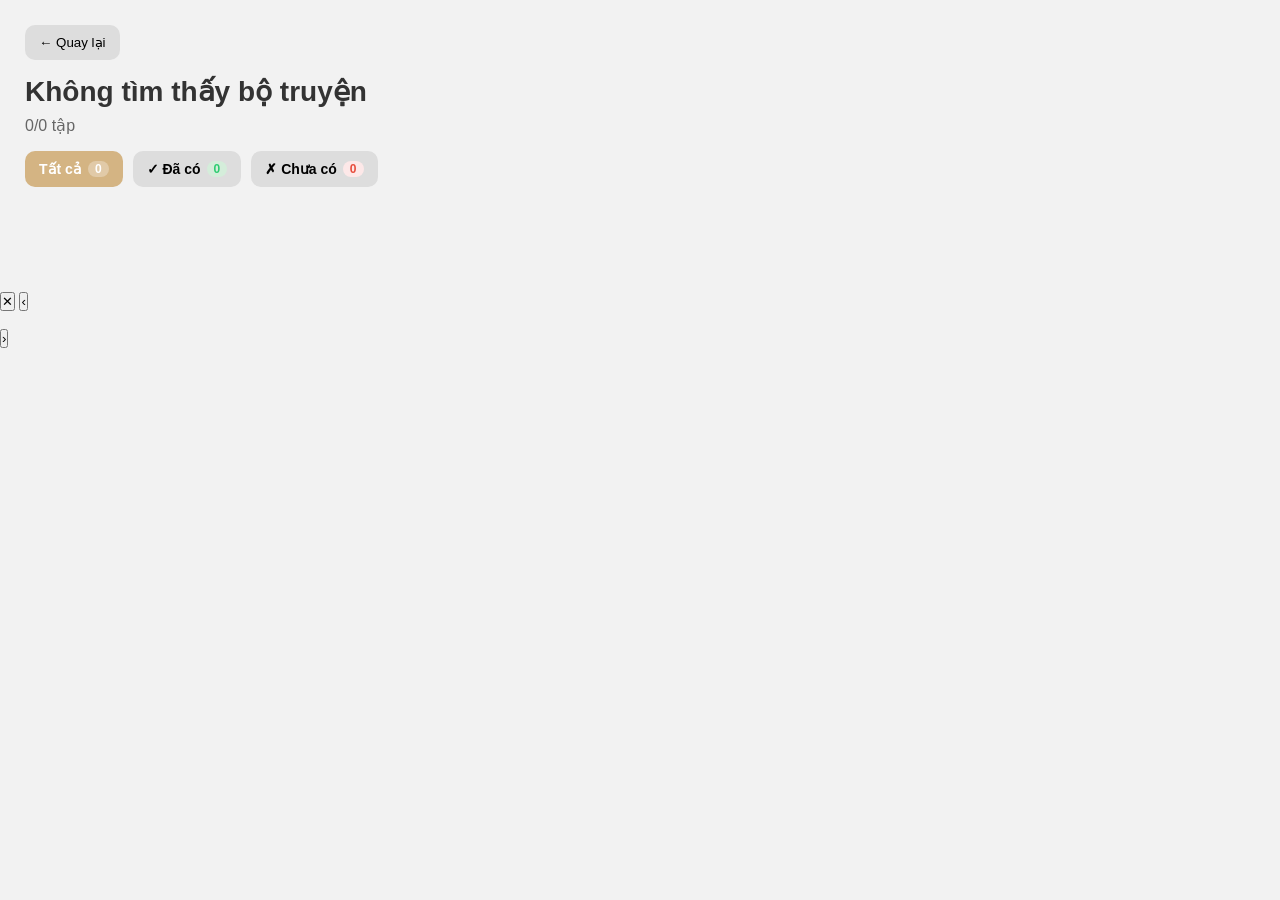
==== book-detail.html @ ba3a2ac7 "Update book-detail.html" ====
<!DOCTYPE html>
<html lang="vi">
<head>
  <meta charset="UTF-8">
  <meta name="viewport" content="width=device-width, initial-scale=1.0">
  <title>Chi tiết bộ truyện</title>
  <link rel="stylesheet" href="style.css">
</head>
<body>

<div class="detail-page">

  <header class="detail-header">
    <button onclick="goBack()">← Quay lại</button>
    <h1 id="bookTitle">Tên bộ truyện</h1>
    <p id="bookProgress">0/0 tập</p>
    <div class="filter-bar">
      <button class="filter-btn active" data-filter="all" onclick="setFilter('all', this)">
        Tất cả <span id="countAll" class="filter-count">0</span>
      </button>
      <button class="filter-btn" data-filter="owned" onclick="setFilter('owned', this)">
        ✓ Đã có <span id="countOwned" class="filter-count owned">0</span>
      </button>
      <button class="filter-btn" data-filter="missing" onclick="setFilter('missing', this)">
        ✗ Chưa có <span id="countMissing" class="filter-count missing">0</span>
      </button>
    </div>
  </header>

  <section class="detail-grid" id="volumesGrid">
    <!-- render bằng JS -->
  </section>

</div>

<!-- Lightbox -->
<div class="lightbox" id="lightbox" onclick="closeLightbox()">
  <button class="lightbox-close" onclick="closeLightbox()">✕</button>
  <button class="lightbox-prev" onclick="lightboxPrev(event)">‹</button>
  <div class="lightbox-content" onclick="event.stopPropagation()">
    <img id="lightboxImg" src="" alt="">
    <div class="lightbox-caption" id="lightboxCaption"></div>
  </div>
  <button class="lightbox-next" onclick="lightboxNext(event)">›</button>
</div>

<script src="data/books.js"></script>
<script>
const params = new URLSearchParams(window.location.search);
const bookId = params.get("id");

const titleEl = document.getElementById("bookTitle");
const progressEl = document.getElementById("bookProgress");
const gridEl = document.getElementById("volumesGrid");

let currentBook = null;
let currentFilter = "all";
let filteredVolumes = [];
let lightboxIndex = 0;

window.addEventListener("booksLoaded", () => {
  const book = books.find(b => b.id === bookId);
  if (!book) { titleEl.innerText = "Không tìm thấy bộ truyện"; return; }

  currentBook = book;
  titleEl.innerText = book.title;
  progressEl.innerText = `${book.owned}/${book.total} tập`;

  updateCounts(book);
  renderVolumes(book);
});

function updateCounts(book) {
  const total = book.volumes.length;
  const owned = book.volumes.filter(v => v.owned).length;
  const missing = total - owned;

  document.getElementById("countAll").textContent = total;
  document.getElementById("countOwned").textContent = owned;
  document.getElementById("countMissing").textContent = missing;
}

function setFilter(filter, btn) {
  currentFilter = filter;
  document.querySelectorAll(".filter-btn").forEach(b => b.classList.remove("active"));
  btn.classList.add("active");
  renderVolumes(currentBook);
}

function renderVolumes(book) {
  gridEl.innerHTML = "";

  filteredVolumes = book.volumes.filter(v => {
    if (currentFilter === "owned") return v.owned;
    if (currentFilter === "missing") return !v.owned;
    return true;
  });

  if (filteredVolumes.length === 0) {
    gridEl.innerHTML = `<p class="empty-msg">Không có tập nào.</p>`;
    return;
  }

  filteredVolumes.forEach((volume, idx) => {
    const card = document.createElement("div");
    card.className = "volume-card";
    if (!volume.owned) card.classList.add("missing");

    card.innerHTML = `
      <div class="volume-cover" style="background-image:url('${volume.cover}')">
        ${volume.owned ? `<div class="owned-check">✓</div>` : `<div class="missing-mark">✗</div>`}
        <div class="cover-zoom-hint">🔍</div>
      </div>
      <div class="volume-number">Tập ${volume.number}</div>
    `;

    card.querySelector(".volume-cover").addEventListener("click", () => {
      openLightbox(idx);
    });

    gridEl.appendChild(card);
  });
}

/* ===== Lightbox ===== */
function openLightbox(idx) {
  lightboxIndex = idx;
  showLightboxAt(idx);
  document.getElementById("lightbox").classList.add("active");
  document.body.style.overflow = "hidden";
}

function closeLightbox() {
  document.getElementById("lightbox").classList.remove("active");
  document.body.style.overflow = "";
}

function showLightboxAt(idx) {
  const volume = filteredVolumes[idx];
  document.getElementById("lightboxImg").src = volume.cover;
  document.getElementById("lightboxCaption").textContent =
    `${currentBook.title} — Tập ${volume.number}`;

  // Ẩn/hiện nút prev/next
  document.querySelector(".lightbox-prev").style.visibility = idx === 0 ? "hidden" : "visible";
  document.querySelector(".lightbox-next").style.visibility = idx === filteredVolumes.length - 1 ? "hidden" : "visible";
}

function lightboxPrev(e) {
  e.stopPropagation();
  if (lightboxIndex > 0) {
    lightboxIndex--;
    showLightboxAt(lightboxIndex);
  }
}

function lightboxNext(e) {
  e.stopPropagation();
  if (lightboxIndex < filteredVolumes.length - 1) {
    lightboxIndex++;
    showLightboxAt(lightboxIndex);
  }
}

// Phím tắt: mũi tên trái/phải, Esc
document.addEventListener("keydown", e => {
  const lb = document.getElementById("lightbox");
  if (!lb.classList.contains("active")) return;
  if (e.key === "ArrowLeft") lightboxPrev(e);
  if (e.key === "ArrowRight") lightboxNext(e);
  if (e.key === "Escape") closeLightbox();
});

function goBack() { window.history.back(); }
</script>
</body>
</html>
---- style.css ----
* {
  margin: 0;
  padding: 0;
  box-sizing: border-box;
  font-family: Arial, sans-serif;
}

body {
  background: #f2f2f2;
  color: #333;
}

.app {
  display: flex;
  min-height: 100vh;
}

/* Sidebar */
.sidebar {
  width: 250px;
  background: white;
  padding: 25px;
  border-right: 1px solid #ddd;
}

.sidebar h1 {
  font-size: 24px;
  margin-bottom: 30px;
}

.nav-btn {
  width: 100%;
  padding: 12px;
  margin-bottom: 10px;
  border: none;
  border-radius: 10px;
  background: #eee;
  cursor: pointer;
  font-size: 15px;
  transition: 0.2s;
}

.nav-btn:hover {
  background: #ddd;
}

.nav-btn.active {
  background: #d4b483;
  color: white;
}

/* Main */
.main-content {
  flex: 1;
  padding: 25px;
}

.topbar {
  margin-bottom: 25px;
}

#searchInput {
  width: 100%;
  max-width: 400px;
  padding: 12px 15px;
  border: 1px solid #ccc;
  border-radius: 12px;
  font-size: 15px;
}

/* Section */
section {
  margin-bottom: 35px;
}

section h2 {
  margin-bottom: 15px;
  font-size: 22px;
}

/* Book Grid */
.book-grid {
  display: grid;
  grid-template-columns: repeat(auto-fill, minmax(160px, 1fr));
  gap: 20px;
}

/* Book Card */
.book-card {
  background: white;
  border-radius: 14px;
  padding: 12px;
  box-shadow: 0 3px 10px rgba(0,0,0,0.08);
  position: relative;
  transition: 0.2s;
}

.book-card:hover {
  transform: translateY(-3px);
}

.book-cover {
  width: 100%;
  height: 220px;
  border-radius: 10px;
  background-size: cover;
  background-position: center;
  position: relative;
}

/* Badge góc phải */
.volume-badge {
  position: absolute;
  top: 8px;
  right: 8px;
  padding: 4px 8px;
  border-radius: 8px;
  font-size: 12px;
  font-weight: bold;
  color: white;
}

.badge-complete {
  background: #2ecc71;
}

.badge-mid {
  background: #f1c40f;
  color: black;
}

.badge-low {
  background: #e74c3c;
}

/* Book Info */
.book-title {
  font-weight: bold;
  margin-top: 12px;
  font-size: 15px;
}

.book-author {
  font-size: 13px;
  color: #777;
  margin-top: 4px;
}

/* Progress */
.progress-wrapper {
  margin-top: 10px;
}

.progress-bar {
  height: 8px;
  background: #eee;
  border-radius: 10px;
  overflow: hidden;
}

.progress-fill {
  height: 100%;
  background: #d4b483;
}

.progress-text {
  font-size: 12px;
  margin-top: 4px;
  color: #666;
}

/* Complete label */
.complete-label {
  margin-top: 8px;
  font-size: 12px;
  color: #2ecc71;
  font-weight: bold;
}

/* Responsive */
@media (max-width: 768px) {
  .app {
    flex-direction: column;
  }

  .sidebar {
    width: 100%;
    border-right: none;
    border-bottom: 1px solid #ddd;
  }

  .book-grid {
    grid-template-columns: repeat(auto-fill, minmax(130px, 1fr));
  }

  .book-cover {
    height: 180px;
  }
}

/* ================= DETAIL PAGE ================= */

.detail-page {
  padding: 25px;
}

.detail-header {
  margin-bottom: 30px;
}

.detail-header button {
  padding: 10px 14px;
  border: none;
  border-radius: 10px;
  background: #ddd;
  cursor: pointer;
  margin-bottom: 15px;
}

.detail-header h1 {
  font-size: 28px;
  margin-bottom: 8px;
}

.detail-header p {
  color: #666;
}

.detail-grid {
  display: grid;
  grid-template-columns: repeat(auto-fill, minmax(130px, 1fr));
  gap: 20px;
}

.volume-card {
  background: white;
  border-radius: 14px;
  padding: 10px;
  box-shadow: 0 3px 10px rgba(0,0,0,0.08);
}

.volume-cover {
  width: 100%;
  height: 190px;
  background-size: cover;
  background-position: center;
  border-radius: 10px;
  position: relative;
}

/* Chưa có -> xám */
.volume-card.missing .volume-cover {
  filter: grayscale(100%) brightness(0.65);
}

/* Đã có -> tick xanh */
.owned-check {
  position: absolute;
  top: 8px;
  right: 8px;
  width: 24px;
  height: 24px;
  border-radius: 50%;
  background: #2ecc71;
  color: white;
  display: flex;
  align-items: center;
  justify-content: center;
  font-weight: bold;
}

.volume-number {
  text-align: center;
  margin-top: 10px;
  font-size: 14px;
  font-weight: bold;
}

/* Filter bar trong detail page */
.filter-bar {
  display: flex;
  gap: 10px;
  margin-top: 16px;
  flex-wrap: wrap;
}

.filter-btn {
  padding: 8px 16px;
  border: 2px solid #ddd;
  border-radius: 20px;
  background: white;
  cursor: pointer;
  font-size: 14px;
  font-weight: 600;
  transition: 0.2s;
  display: flex;
  align-items: center;
  gap: 6px;
}

.filter-btn:hover {
  border-color: #d4b483;
}

.filter-btn.active {
  background: #d4b483;
  border-color: #d4b483;
  color: white;
}

.filter-btn.active .filter-count {
  background: rgba(255,255,255,0.3);
  color: white;
}

.filter-count {
  background: #eee;
  border-radius: 10px;
  padding: 1px 7px;
  font-size: 12px;
}

.filter-count.owned  { background: #d4edda; color: #2ecc71; }
.filter-count.missing { background: #fde8e8; color: #e74c3c; }

/* Dấu X cho tập chưa có */
.missing-mark {
  position: absolute;
  top: 8px;
  right: 8px;
  width: 24px;
  height: 24px;
  border-radius: 50%;
  background: #e74c3c;
  color: white;
  display: flex;
  align-items: center;
  justify-content: center;
  font-weight: bold;
  font-size: 13px;
}

/* Empty state */
.empty-msg {
  color: #999;
  font-size: 15px;
  padding: 20px 0;
}
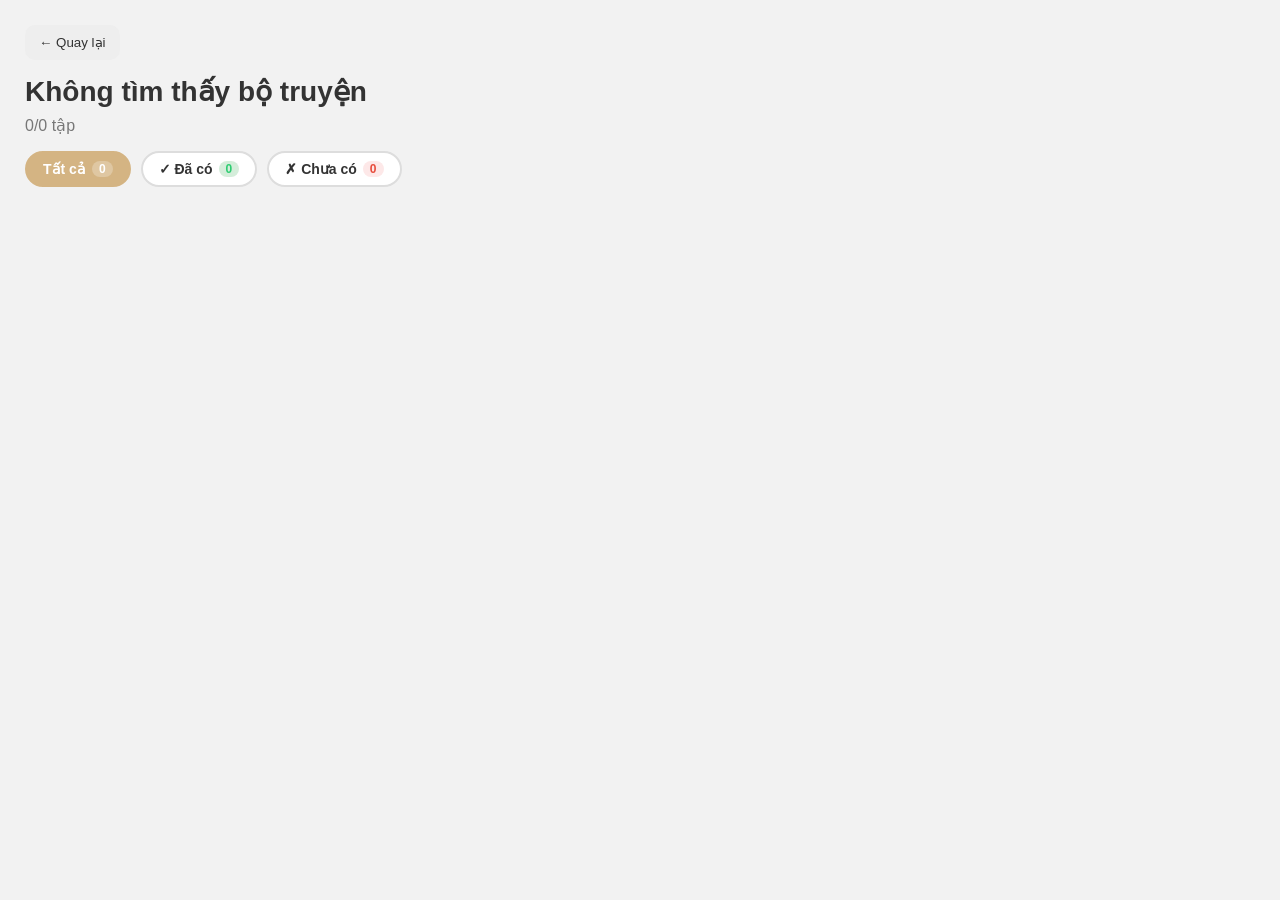
==== commit 28e6ed90: "Update book-detail.html" ====
--- a/book-detail.html
+++ b/book-detail.html
@@ -15,21 +15,19 @@
     <h1 id="bookTitle">Tên bộ truyện</h1>
     <p id="bookProgress">0/0 tập</p>
     <div class="filter-bar">
-      <button class="filter-btn active" data-filter="all" onclick="setFilter('all', this)">
+      <button class="filter-btn active" onclick="setFilter('all', this)">
         Tất cả <span id="countAll" class="filter-count">0</span>
       </button>
-      <button class="filter-btn" data-filter="owned" onclick="setFilter('owned', this)">
+      <button class="filter-btn" onclick="setFilter('owned', this)">
         ✓ Đã có <span id="countOwned" class="filter-count owned">0</span>
       </button>
-      <button class="filter-btn" data-filter="missing" onclick="setFilter('missing', this)">
+      <button class="filter-btn" onclick="setFilter('missing', this)">
         ✗ Chưa có <span id="countMissing" class="filter-count missing">0</span>
       </button>
     </div>
   </header>
 
-  <section class="detail-grid" id="volumesGrid">
-    <!-- render bằng JS -->
-  </section>
+  <section class="detail-grid" id="volumesGrid"></section>
 
 </div>
 
@@ -46,12 +44,19 @@
 
 <script src="data/books.js"></script>
 <script>
+/* ===== Dark mode sync ===== */
+(function() {
+  const saved = localStorage.getItem('theme');
+  if (saved) document.documentElement.setAttribute('data-theme', saved);
+})();
+
+/* ===== Book detail ===== */
 const params = new URLSearchParams(window.location.search);
 const bookId = params.get("id");
 
-const titleEl = document.getElementById("bookTitle");
+const titleEl    = document.getElementById("bookTitle");
 const progressEl = document.getElementById("bookProgress");
-const gridEl = document.getElementById("volumesGrid");
+const gridEl     = document.getElementById("volumesGrid");
 
 let currentBook = null;
 let currentFilter = "all";
@@ -65,18 +70,15 @@
   currentBook = book;
   titleEl.innerText = book.title;
   progressEl.innerText = `${book.owned}/${book.total} tập`;
-
   updateCounts(book);
   renderVolumes(book);
 });
 
 function updateCounts(book) {
-  const total = book.volumes.length;
-  const owned = book.volumes.filter(v => v.owned).length;
-  const missing = total - owned;
-
-  document.getElementById("countAll").textContent = total;
-  document.getElementById("countOwned").textContent = owned;
+  const owned   = book.volumes.filter(v => v.owned).length;
+  const missing = book.volumes.length - owned;
+  document.getElementById("countAll").textContent     = book.volumes.length;
+  document.getElementById("countOwned").textContent   = owned;
   document.getElementById("countMissing").textContent = missing;
 }
 
@@ -91,7 +93,7 @@
   gridEl.innerHTML = "";
 
   filteredVolumes = book.volumes.filter(v => {
-    if (currentFilter === "owned") return v.owned;
+    if (currentFilter === "owned")   return v.owned;
     if (currentFilter === "missing") return !v.owned;
     return true;
   });
@@ -103,21 +105,19 @@
 
   filteredVolumes.forEach((volume, idx) => {
     const card = document.createElement("div");
-    card.className = "volume-card";
-    if (!volume.owned) card.classList.add("missing");
+    card.className = "volume-card" + (volume.owned ? "" : " missing");
 
     card.innerHTML = `
       <div class="volume-cover" style="background-image:url('${volume.cover}')">
-        ${volume.owned ? `<div class="owned-check">✓</div>` : `<div class="missing-mark">✗</div>`}
+        ${volume.owned
+          ? `<div class="owned-check">✓</div>`
+          : `<div class="missing-mark">✗</div>`}
         <div class="cover-zoom-hint">🔍</div>
       </div>
       <div class="volume-number">Tập ${volume.number}</div>
     `;
 
-    card.querySelector(".volume-cover").addEventListener("click", () => {
-      openLightbox(idx);
-    });
-
+    card.querySelector(".volume-cover").addEventListener("click", () => openLightbox(idx));
     gridEl.appendChild(card);
   });
 }
@@ -140,35 +140,26 @@
   document.getElementById("lightboxImg").src = volume.cover;
   document.getElementById("lightboxCaption").textContent =
     `${currentBook.title} — Tập ${volume.number}`;
-
-  // Ẩn/hiện nút prev/next
   document.querySelector(".lightbox-prev").style.visibility = idx === 0 ? "hidden" : "visible";
   document.querySelector(".lightbox-next").style.visibility = idx === filteredVolumes.length - 1 ? "hidden" : "visible";
 }
 
 function lightboxPrev(e) {
   e.stopPropagation();
-  if (lightboxIndex > 0) {
-    lightboxIndex--;
-    showLightboxAt(lightboxIndex);
-  }
+  if (lightboxIndex > 0) showLightboxAt(--lightboxIndex);
 }
 
 function lightboxNext(e) {
   e.stopPropagation();
-  if (lightboxIndex < filteredVolumes.length - 1) {
-    lightboxIndex++;
-    showLightboxAt(lightboxIndex);
-  }
+  if (lightboxIndex < filteredVolumes.length - 1) showLightboxAt(++lightboxIndex);
 }
 
-// Phím tắt: mũi tên trái/phải, Esc
 document.addEventListener("keydown", e => {
   const lb = document.getElementById("lightbox");
   if (!lb.classList.contains("active")) return;
-  if (e.key === "ArrowLeft") lightboxPrev(e);
+  if (e.key === "ArrowLeft")  lightboxPrev(e);
   if (e.key === "ArrowRight") lightboxNext(e);
-  if (e.key === "Escape") closeLightbox();
+  if (e.key === "Escape")     closeLightbox();
 });
 
 function goBack() { window.history.back(); }
--- a/style.css
+++ b/style.css
@@ -1,103 +1,173 @@
-* {
-  margin: 0;
-  padding: 0;
-  box-sizing: border-box;
-  font-family: Arial, sans-serif;
-}
+/* ===== CSS VARIABLES ===== */
+:root {
+  --bg: #f2f2f2;
+  --surface: #ffffff;
+  --border: #dddddd;
+  --text: #333333;
+  --text-muted: #777777;
+  --text-faint: #666666;
+  --input-border: #cccccc;
+  --nav-btn-bg: #eeeeee;
+  --nav-btn-hover: #dddddd;
+  --accent: #d4b483;
+  --accent-text: #ffffff;
+  --progress-bg: #eeeeee;
+  --card-shadow: 0 3px 10px rgba(0,0,0,0.08);
+}
+
+[data-theme="dark"] {
+  --bg: #1a1a2e;
+  --surface: #16213e;
+  --border: #2a2a4a;
+  --text: #e0e0e0;
+  --text-muted: #9090b0;
+  --text-faint: #8080a0;
+  --input-border: #3a3a5a;
+  --nav-btn-bg: #1e2a4a;
+  --nav-btn-hover: #253560;
+  --accent: #d4b483;
+  --accent-text: #1a1a2e;
+  --progress-bg: #2a2a4a;
+  --card-shadow: 0 3px 10px rgba(0,0,0,0.35);
+}
+
+* { margin: 0; padding: 0; box-sizing: border-box; font-family: Arial, sans-serif; }
 
 body {
-  background: #f2f2f2;
-  color: #333;
-}
-
-.app {
-  display: flex;
-  min-height: 100vh;
-}
-
-/* Sidebar */
+  background: var(--bg);
+  color: var(--text);
+  transition: background 0.3s, color 0.3s;
+}
+
+/* ===== LAYOUT ===== */
+.app { display: flex; min-height: 100vh; }
+
+/* ===== SIDEBAR ===== */
 .sidebar {
   width: 250px;
-  background: white;
+  background: var(--surface);
   padding: 25px;
-  border-right: 1px solid #ddd;
-}
-
-.sidebar h1 {
-  font-size: 24px;
-  margin-bottom: 30px;
-}
-
+  border-right: 1px solid var(--border);
+  display: flex;
+  flex-direction: column;
+  flex-shrink: 0;
+  transition: background 0.3s, border-color 0.3s, transform 0.3s;
+}
+
+.sidebar h1 { font-size: 24px; margin-bottom: 30px; color: var(--text); }
+
+.sidebar nav { display: flex; flex-direction: column; }
+
+.sidebar-bottom {
+  margin-top: auto;
+  padding-top: 20px;
+  border-top: 1px solid var(--border);
+}
+
+/* Dark mode toggle button */
+.dark-toggle {
+  width: 100%;
+  padding: 10px 12px;
+  border: none;
+  border-radius: 10px;
+  background: var(--nav-btn-bg);
+  color: var(--text);
+  cursor: pointer;
+  font-size: 14px;
+  display: flex;
+  align-items: center;
+  gap: 8px;
+  transition: background 0.2s;
+}
+.dark-toggle:hover { background: var(--nav-btn-hover); }
+.dark-toggle .toggle-icon { font-size: 18px; }
+
+/* Overlay */
+.sidebar-overlay {
+  display: none;
+  position: fixed;
+  inset: 0;
+  background: rgba(0,0,0,0.5);
+  z-index: 199;
+}
+.sidebar-overlay.active { display: block; }
+
+/* Hamburger */
+.hamburger {
+  display: none;
+  position: fixed;
+  top: 14px;
+  left: 14px;
+  z-index: 300;
+  background: var(--accent);
+  color: var(--accent-text);
+  border: none;
+  border-radius: 10px;
+  width: 42px;
+  height: 42px;
+  font-size: 20px;
+  cursor: pointer;
+  align-items: center;
+  justify-content: center;
+  box-shadow: 0 2px 8px rgba(0,0,0,0.25);
+}
+
+/* ===== NAV BUTTONS ===== */
 .nav-btn {
   width: 100%;
   padding: 12px;
   margin-bottom: 10px;
   border: none;
   border-radius: 10px;
-  background: #eee;
+  background: var(--nav-btn-bg);
+  color: var(--text);
   cursor: pointer;
   font-size: 15px;
-  transition: 0.2s;
-}
-
-.nav-btn:hover {
-  background: #ddd;
-}
-
-.nav-btn.active {
-  background: #d4b483;
-  color: white;
-}
-
-/* Main */
-.main-content {
-  flex: 1;
-  padding: 25px;
-}
-
-.topbar {
-  margin-bottom: 25px;
-}
+  text-align: left;
+  transition: background 0.2s, color 0.2s;
+}
+.nav-btn:hover { background: var(--nav-btn-hover); }
+.nav-btn.active { background: var(--accent); color: var(--accent-text); }
+
+/* ===== MAIN ===== */
+.main-content { flex: 1; padding: 25px; min-width: 0; }
+
+.topbar { margin-bottom: 25px; }
 
 #searchInput {
   width: 100%;
   max-width: 400px;
   padding: 12px 15px;
-  border: 1px solid #ccc;
+  border: 1px solid var(--input-border);
   border-radius: 12px;
   font-size: 15px;
-}
-
-/* Section */
-section {
-  margin-bottom: 35px;
-}
-
-section h2 {
-  margin-bottom: 15px;
-  font-size: 22px;
-}
-
-/* Book Grid */
+  background: var(--surface);
+  color: var(--text);
+  transition: background 0.3s, color 0.3s, border-color 0.3s;
+}
+#searchInput::placeholder { color: var(--text-muted); }
+
+section { margin-bottom: 35px; }
+section h2 { margin-bottom: 15px; font-size: 22px; color: var(--text); }
+
+/* ===== BOOK GRID ===== */
 .book-grid {
   display: grid;
   grid-template-columns: repeat(auto-fill, minmax(160px, 1fr));
   gap: 20px;
 }
 
-/* Book Card */
+/* ===== BOOK CARD ===== */
 .book-card {
-  background: white;
+  background: var(--surface);
   border-radius: 14px;
   padding: 12px;
-  box-shadow: 0 3px 10px rgba(0,0,0,0.08);
+  box-shadow: var(--card-shadow);
   position: relative;
-  transition: 0.2s;
-}
-
-.book-card:hover {
-  transform: translateY(-3px);
-}
+  transition: transform 0.2s, background 0.3s;
+  cursor: pointer;
+}
+.book-card:hover { transform: translateY(-3px); }
 
 .book-cover {
   width: 100%;
@@ -105,126 +175,49 @@
   border-radius: 10px;
   background-size: cover;
   background-position: center;
+  background-color: var(--nav-btn-bg);
   position: relative;
 }
 
-/* Badge góc phải */
 .volume-badge {
   position: absolute;
-  top: 8px;
-  right: 8px;
+  top: 8px; right: 8px;
   padding: 4px 8px;
   border-radius: 8px;
   font-size: 12px;
   font-weight: bold;
   color: white;
 }
-
-.badge-complete {
-  background: #2ecc71;
-}
-
-.badge-mid {
-  background: #f1c40f;
-  color: black;
-}
-
-.badge-low {
-  background: #e74c3c;
-}
-
-/* Book Info */
-.book-title {
-  font-weight: bold;
-  margin-top: 12px;
-  font-size: 15px;
-}
-
-.book-author {
-  font-size: 13px;
-  color: #777;
-  margin-top: 4px;
-}
-
-/* Progress */
-.progress-wrapper {
-  margin-top: 10px;
-}
-
-.progress-bar {
-  height: 8px;
-  background: #eee;
-  border-radius: 10px;
-  overflow: hidden;
-}
-
-.progress-fill {
-  height: 100%;
-  background: #d4b483;
-}
-
-.progress-text {
-  font-size: 12px;
-  margin-top: 4px;
-  color: #666;
-}
-
-/* Complete label */
-.complete-label {
-  margin-top: 8px;
-  font-size: 12px;
-  color: #2ecc71;
-  font-weight: bold;
-}
-
-/* Responsive */
-@media (max-width: 768px) {
-  .app {
-    flex-direction: column;
-  }
-
-  .sidebar {
-    width: 100%;
-    border-right: none;
-    border-bottom: 1px solid #ddd;
-  }
-
-  .book-grid {
-    grid-template-columns: repeat(auto-fill, minmax(130px, 1fr));
-  }
-
-  .book-cover {
-    height: 180px;
-  }
-}
-
-/* ================= DETAIL PAGE ================= */
-
-.detail-page {
-  padding: 25px;
-}
-
-.detail-header {
-  margin-bottom: 30px;
-}
-
-.detail-header button {
+.badge-complete { background: #2ecc71; }
+.badge-mid      { background: #f1c40f; color: #333; }
+.badge-low      { background: #e74c3c; }
+
+.book-title { font-weight: bold; margin-top: 12px; font-size: 15px; color: var(--text); }
+.book-author { font-size: 13px; color: var(--text-muted); margin-top: 4px; }
+
+.progress-wrapper { margin-top: 10px; }
+.progress-bar { height: 8px; background: var(--progress-bg); border-radius: 10px; overflow: hidden; }
+.progress-fill { height: 100%; background: var(--accent); }
+.progress-text { font-size: 12px; margin-top: 4px; color: var(--text-faint); }
+
+.complete-label { margin-top: 8px; font-size: 12px; color: #2ecc71; font-weight: bold; }
+
+/* ===== DETAIL PAGE ===== */
+.detail-page { padding: 25px; }
+.detail-header { margin-bottom: 30px; }
+.detail-header > button {
   padding: 10px 14px;
   border: none;
   border-radius: 10px;
-  background: #ddd;
+  background: var(--nav-btn-bg);
+  color: var(--text);
   cursor: pointer;
   margin-bottom: 15px;
-}
-
-.detail-header h1 {
-  font-size: 28px;
-  margin-bottom: 8px;
-}
-
-.detail-header p {
-  color: #666;
-}
+  transition: background 0.2s;
+}
+.detail-header > button:hover { background: var(--nav-btn-hover); }
+.detail-header h1 { font-size: 28px; margin-bottom: 8px; color: var(--text); }
+.detail-header p { color: var(--text-muted); }
 
 .detail-grid {
   display: grid;
@@ -233,10 +226,11 @@
 }
 
 .volume-card {
-  background: white;
+  background: var(--surface);
   border-radius: 14px;
   padding: 10px;
-  box-shadow: 0 3px 10px rgba(0,0,0,0.08);
+  box-shadow: var(--card-shadow);
+  transition: background 0.3s;
 }
 
 .volume-cover {
@@ -244,105 +238,145 @@
   height: 190px;
   background-size: cover;
   background-position: center;
+  background-color: var(--nav-btn-bg);
   border-radius: 10px;
   position: relative;
-}
-
-/* Chưa có -> xám */
+  cursor: zoom-in;
+}
+
 .volume-card.missing .volume-cover {
-  filter: grayscale(100%) brightness(0.65);
-}
-
-/* Đã có -> tick xanh */
+  filter: grayscale(100%) brightness(0.55);
+}
+[data-theme="dark"] .volume-card.missing .volume-cover {
+  filter: grayscale(100%) brightness(0.3);
+}
+
 .owned-check {
+  position: absolute; top: 8px; right: 8px;
+  width: 24px; height: 24px;
+  border-radius: 50%;
+  background: #2ecc71; color: white;
+  display: flex; align-items: center; justify-content: center;
+  font-weight: bold;
+}
+
+.missing-mark {
+  position: absolute; top: 8px; right: 8px;
+  width: 24px; height: 24px;
+  border-radius: 50%;
+  background: #e74c3c; color: white;
+  display: flex; align-items: center; justify-content: center;
+  font-weight: bold; font-size: 13px;
+}
+
+.cover-zoom-hint {
   position: absolute;
-  top: 8px;
-  right: 8px;
-  width: 24px;
-  height: 24px;
-  border-radius: 50%;
-  background: #2ecc71;
-  color: white;
-  display: flex;
-  align-items: center;
-  justify-content: center;
-  font-weight: bold;
-}
-
-.volume-number {
-  text-align: center;
-  margin-top: 10px;
-  font-size: 14px;
-  font-weight: bold;
-}
-
-/* Filter bar trong detail page */
-.filter-bar {
-  display: flex;
-  gap: 10px;
-  margin-top: 16px;
-  flex-wrap: wrap;
-}
+  bottom: 8px; left: 50%;
+  transform: translateX(-50%) translateY(4px);
+  background: rgba(0,0,0,0.55);
+  color: white; font-size: 13px;
+  padding: 3px 10px;
+  border-radius: 20px;
+  opacity: 0;
+  transition: opacity 0.2s, transform 0.2s;
+  pointer-events: none;
+  white-space: nowrap;
+}
+.volume-cover:hover .cover-zoom-hint { opacity: 1; transform: translateX(-50%) translateY(0); }
+
+.volume-number { text-align: center; margin-top: 10px; font-size: 14px; font-weight: bold; color: var(--text); }
+
+/* ===== FILTER BAR ===== */
+.filter-bar { display: flex; gap: 10px; margin-top: 16px; flex-wrap: wrap; }
 
 .filter-btn {
   padding: 8px 16px;
-  border: 2px solid #ddd;
+  border: 2px solid var(--border);
   border-radius: 20px;
-  background: white;
-  cursor: pointer;
-  font-size: 14px;
-  font-weight: 600;
-  transition: 0.2s;
-  display: flex;
-  align-items: center;
-  gap: 6px;
-}
-
-.filter-btn:hover {
-  border-color: #d4b483;
-}
-
-.filter-btn.active {
-  background: #d4b483;
-  border-color: #d4b483;
-  color: white;
-}
-
-.filter-btn.active .filter-count {
-  background: rgba(255,255,255,0.3);
-  color: white;
-}
+  background: var(--surface);
+  color: var(--text);
+  cursor: pointer;
+  font-size: 14px; font-weight: 600;
+  display: flex; align-items: center; gap: 6px;
+  transition: border-color 0.2s, background 0.2s, color 0.2s;
+}
+.filter-btn:hover { border-color: var(--accent); }
+.filter-btn.active { background: var(--accent); border-color: var(--accent); color: var(--accent-text); }
+.filter-btn.active .filter-count { background: rgba(255,255,255,0.25); color: var(--accent-text); }
 
 .filter-count {
-  background: #eee;
-  border-radius: 10px;
-  padding: 1px 7px;
-  font-size: 12px;
-}
-
-.filter-count.owned  { background: #d4edda; color: #2ecc71; }
+  background: var(--progress-bg);
+  border-radius: 10px; padding: 1px 7px; font-size: 12px;
+  color: var(--text);
+}
+.filter-count.owned   { background: #d4edda; color: #2ecc71; }
 .filter-count.missing { background: #fde8e8; color: #e74c3c; }
-
-/* Dấu X cho tập chưa có */
-.missing-mark {
-  position: absolute;
-  top: 8px;
-  right: 8px;
-  width: 24px;
-  height: 24px;
-  border-radius: 50%;
-  background: #e74c3c;
-  color: white;
-  display: flex;
-  align-items: center;
-  justify-content: center;
-  font-weight: bold;
-  font-size: 13px;
-}
-
-/* Empty state */
-.empty-msg {
-  color: #999;
-  font-size: 15px;
-  padding: 20px 0;
-}
+[data-theme="dark"] .filter-count.owned   { background: #1a3a2a; color: #4ade80; }
+[data-theme="dark"] .filter-count.missing { background: #3a1a1a; color: #f87171; }
+
+.empty-msg { color: var(--text-muted); font-size: 15px; padding: 20px 0; }
+
+/* ===== LIGHTBOX ===== */
+.lightbox {
+  display: none;
+  position: fixed; inset: 0;
+  background: rgba(0,0,0,0.9);
+  z-index: 1000;
+  align-items: center; justify-content: center; gap: 16px;
+}
+.lightbox.active { display: flex; animation: lbFadeIn 0.2s ease; }
+@keyframes lbFadeIn { from { opacity: 0; } to { opacity: 1; } }
+
+.lightbox-content {
+  display: flex; flex-direction: column; align-items: center; gap: 12px;
+  max-width: 90vw; max-height: 90vh;
+}
+.lightbox-content img {
+  max-width: min(400px, 80vw); max-height: 80vh;
+  object-fit: contain; border-radius: 10px;
+  box-shadow: 0 8px 40px rgba(0,0,0,0.6);
+  animation: lbZoomIn 0.2s ease;
+}
+@keyframes lbZoomIn { from { transform: scale(0.92); opacity: 0; } to { transform: scale(1); opacity: 1; } }
+
+.lightbox-caption { color: rgba(255,255,255,0.75); font-size: 14px; font-weight: 600; }
+
+.lightbox-close {
+  position: fixed; top: 18px; right: 22px;
+  background: rgba(255,255,255,0.15); border: none; color: white;
+  font-size: 22px; width: 40px; height: 40px; border-radius: 50%;
+  cursor: pointer; display: flex; align-items: center; justify-content: center;
+  transition: background 0.2s; z-index: 1001;
+}
+.lightbox-close:hover { background: rgba(255,255,255,0.3); }
+
+.lightbox-prev, .lightbox-next {
+  background: rgba(255,255,255,0.12); border: none; color: white;
+  font-size: 42px; width: 52px; height: 52px; border-radius: 50%;
+  cursor: pointer; display: flex; align-items: center; justify-content: center;
+  transition: background 0.2s; flex-shrink: 0; line-height: 1;
+}
+.lightbox-prev:hover, .lightbox-next:hover { background: rgba(255,255,255,0.25); }
+
+/* ===== RESPONSIVE ===== */
+@media (max-width: 768px) {
+  .hamburger { display: flex; }
+
+  .sidebar {
+    position: fixed;
+    top: 0; left: 0;
+    height: 100vh;
+    z-index: 200;
+    transform: translateX(-100%);
+    box-shadow: 4px 0 24px rgba(0,0,0,0.25);
+  }
+  .sidebar.open { transform: translateX(0); }
+
+  .main-content { padding: 20px 16px; padding-top: 68px; }
+  .detail-page { padding: 68px 16px 20px; }
+
+  .book-grid { grid-template-columns: repeat(auto-fill, minmax(130px, 1fr)); gap: 14px; }
+  .book-cover { height: 180px; }
+
+  .lightbox-prev, .lightbox-next { width: 38px; height: 38px; font-size: 28px; }
+}
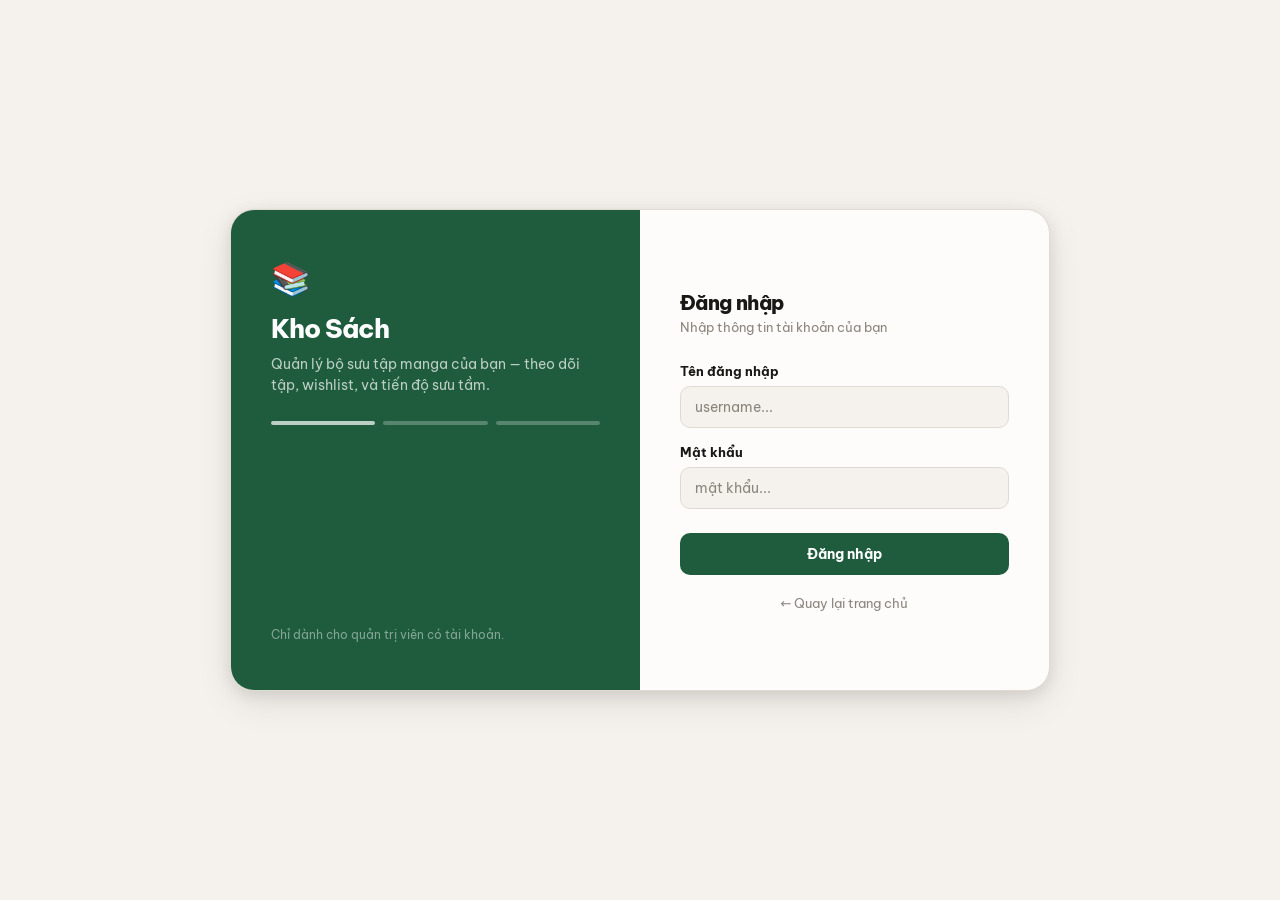
==== commit 3b3adceb: "Update book-detail.html" ====
--- a/book-detail.html
+++ b/book-detail.html
@@ -3,17 +3,18 @@
 <head>
   <meta charset="UTF-8">
   <meta name="viewport" content="width=device-width, initial-scale=1.0">
-  <title>Chi tiết bộ truyện</title>
+  <title>Chi tiết bộ truyện — Kho Sách</title>
   <link rel="stylesheet" href="style.css">
 </head>
 <body>
 
 <div class="detail-page">
 
-  <header class="detail-header">
-    <button onclick="goBack()">← Quay lại</button>
-    <h1 id="bookTitle">Tên bộ truyện</h1>
-    <p id="bookProgress">0/0 tập</p>
+  <div class="detail-header">
+    <button class="back-btn" onclick="goBack()">← Quay lại</button>
+    <h1 id="bookTitle">Đang tải...</h1>
+    <p id="bookProgress"></p>
+
     <div class="filter-bar">
       <button class="filter-btn active" onclick="setFilter('all', this)">
         Tất cả <span id="countAll" class="filter-count">0</span>
@@ -25,7 +26,7 @@
         ✗ Chưa có <span id="countMissing" class="filter-count missing">0</span>
       </button>
     </div>
-  </header>
+  </div>
 
   <section class="detail-grid" id="volumesGrid"></section>
 
@@ -42,7 +43,6 @@
   <button class="lightbox-next" onclick="lightboxNext(event)">›</button>
 </div>
 
-<script src="data/books.js"></script>
 <script>
 /* ===== Dark mode sync ===== */
 (function() {
@@ -50,7 +50,13 @@
   if (saved) document.documentElement.setAttribute('data-theme', saved);
 })();
 
-/* ===== Book detail ===== */
+/* ===== Auth guard ===== */
+const session = JSON.parse(sessionStorage.getItem('admin_user') || 'null');
+if (!session) { window.location.href = 'login.html'; }
+</script>
+
+<script src="data/books.js"></script>
+<script>
 const params = new URLSearchParams(window.location.search);
 const bookId = params.get("id");
 
@@ -65,9 +71,12 @@
 
 window.addEventListener("booksLoaded", () => {
   const book = books.find(b => b.id === bookId);
-  if (!book) { titleEl.innerText = "Không tìm thấy bộ truyện"; return; }
-
+  if (!book) {
+    titleEl.innerText = "Không tìm thấy bộ truyện";
+    return;
+  }
   currentBook = book;
+  document.title = book.title + " — Kho Sách";
   titleEl.innerText = book.title;
   progressEl.innerText = `${book.owned}/${book.total} tập`;
   updateCounts(book);
@@ -91,7 +100,6 @@
 
 function renderVolumes(book) {
   gridEl.innerHTML = "";
-
   filteredVolumes = book.volumes.filter(v => {
     if (currentFilter === "owned")   return v.owned;
     if (currentFilter === "missing") return !v.owned;
@@ -106,7 +114,6 @@
   filteredVolumes.forEach((volume, idx) => {
     const card = document.createElement("div");
     card.className = "volume-card" + (volume.owned ? "" : " missing");
-
     card.innerHTML = `
       <div class="volume-cover" style="background-image:url('${volume.cover}')">
         ${volume.owned
@@ -116,7 +123,6 @@
       </div>
       <div class="volume-number">Tập ${volume.number}</div>
     `;
-
     card.querySelector(".volume-cover").addEventListener("click", () => openLightbox(idx));
     gridEl.appendChild(card);
   });
@@ -138,8 +144,7 @@
 function showLightboxAt(idx) {
   const volume = filteredVolumes[idx];
   document.getElementById("lightboxImg").src = volume.cover;
-  document.getElementById("lightboxCaption").textContent =
-    `${currentBook.title} — Tập ${volume.number}`;
+  document.getElementById("lightboxCaption").textContent = `${currentBook.title} — Tập ${volume.number}`;
   document.querySelector(".lightbox-prev").style.visibility = idx === 0 ? "hidden" : "visible";
   document.querySelector(".lightbox-next").style.visibility = idx === filteredVolumes.length - 1 ? "hidden" : "visible";
 }
--- a/style.css
+++ b/style.css
@@ -1,382 +1,1599 @@
-/* ===== CSS VARIABLES ===== */
+@import url('https://fonts.googleapis.com/css2?family=Be+Vietnam+Pro:wght@300;400;500;600;700;800&display=swap');
+
+/* ===================================================
+   KHO SÁCH — Design System
+   Palette: Deep Ink + Warm Paper + Forest Green
+   =================================================== */
+
 :root {
-  --bg: #f2f2f2;
-  --surface: #ffffff;
-  --border: #dddddd;
-  --text: #333333;
-  --text-muted: #777777;
-  --text-faint: #666666;
-  --input-border: #cccccc;
-  --nav-btn-bg: #eeeeee;
-  --nav-btn-hover: #dddddd;
-  --accent: #d4b483;
-  --accent-text: #ffffff;
-  --progress-bg: #eeeeee;
-  --card-shadow: 0 3px 10px rgba(0,0,0,0.08);
+  --font: 'Be Vietnam Pro', system-ui, sans-serif;
+
+  /* Paper light mode */
+  --bg:           #f5f2ed;
+  --bg-alt:       #ede9e2;
+  --surface:      #fdfcfa;
+  --surface-2:    #f7f5f1;
+  --border:       #e0dbd2;
+  --border-strong:#c8c2b8;
+
+  --text:         #1a1814;
+  --text-2:       #504c45;
+  --text-3:       #8a857d;
+
+  /* Forest green accent */
+  --accent:       #1e5c3d;
+  --accent-mid:   #2d7a54;
+  --accent-soft:  #d6ede3;
+  --accent-text:  #ffffff;
+  --accent-hover: #174d33;
+
+  /* Status colors */
+  --green-bg:   #d6ede3;  --green-fg:   #1a5236;
+  --amber-bg:   #fef3cd;  --amber-fg:   #7a5c00;
+  --red-bg:     #fde8e8;  --red-fg:     #9b1c1c;
+  --blue-bg:    #e0effe;  --blue-fg:    #1a4276;
+
+  /* Shadows */
+  --shadow-xs:  0 1px 2px rgba(0,0,0,0.06);
+  --shadow-sm:  0 1px 4px rgba(0,0,0,0.06), 0 2px 8px rgba(0,0,0,0.04);
+  --shadow-md:  0 2px 8px rgba(0,0,0,0.07), 0 6px 20px rgba(0,0,0,0.06);
+  --shadow-lg:  0 4px 16px rgba(0,0,0,0.09), 0 12px 36px rgba(0,0,0,0.09);
+
+  --radius-xs:  6px;
+  --radius-sm:  10px;
+  --radius-md:  14px;
+  --radius-lg:  18px;
+  --radius-xl:  24px;
+
+  --sidebar-w:  260px;
+  --topbar-h:   64px;
+
+  --nav-btn-bg: transparent;
+  --hover:      var(--bg-alt);
+  --text-muted: var(--text-3);
+  --input-border: var(--border);
 }
 
 [data-theme="dark"] {
-  --bg: #1a1a2e;
-  --surface: #16213e;
-  --border: #2a2a4a;
-  --text: #e0e0e0;
-  --text-muted: #9090b0;
-  --text-faint: #8080a0;
-  --input-border: #3a3a5a;
-  --nav-btn-bg: #1e2a4a;
-  --nav-btn-hover: #253560;
-  --accent: #d4b483;
-  --accent-text: #1a1a2e;
-  --progress-bg: #2a2a4a;
-  --card-shadow: 0 3px 10px rgba(0,0,0,0.35);
-}
-
-* { margin: 0; padding: 0; box-sizing: border-box; font-family: Arial, sans-serif; }
+  --bg:           #111009;
+  --bg-alt:       #191714;
+  --surface:      #1e1c18;
+  --surface-2:    #252320;
+  --border:       #2e2b25;
+  --border-strong:#42403a;
+
+  --text:         #f0ece5;
+  --text-2:       #a09890;
+  --text-3:       #64605a;
+
+  --accent:       #3dd68c;
+  --accent-mid:   #4ade80;
+  --accent-soft:  #0b2419;
+  --accent-text:  #071a0f;
+  --accent-hover: #52e89e;
+
+  --green-bg:   #0b2419;  --green-fg:   #3dd68c;
+  --amber-bg:   #221800;  --amber-fg:   #fbbf24;
+  --red-bg:     #220d0d;  --red-fg:     #f87171;
+  --blue-bg:    #0d1c30;  --blue-fg:    #60a5fa;
+
+  --shadow-xs:  0 1px 2px rgba(0,0,0,0.3);
+  --shadow-sm:  0 1px 4px rgba(0,0,0,0.3), 0 2px 8px rgba(0,0,0,0.2);
+  --shadow-md:  0 2px 8px rgba(0,0,0,0.35), 0 6px 20px rgba(0,0,0,0.3);
+  --shadow-lg:  0 4px 16px rgba(0,0,0,0.45), 0 12px 36px rgba(0,0,0,0.4);
+
+  --hover:      var(--bg-alt);
+  --input-border: var(--border);
+}
+
+/* ===== RESET ===== */
+*, *::before, *::after { margin: 0; padding: 0; box-sizing: border-box; }
+html { font-size: 16px; -webkit-font-smoothing: antialiased; }
 
 body {
+  font-family: var(--font);
   background: var(--bg);
   color: var(--text);
+  min-height: 100dvh;
   transition: background 0.3s, color 0.3s;
 }
 
-/* ===== LAYOUT ===== */
-.app { display: flex; min-height: 100vh; }
-
-/* ===== SIDEBAR ===== */
+/* ===================================================
+   APP SHELL
+   =================================================== */
+.app {
+  display: grid;
+  grid-template-columns: var(--sidebar-w) 1fr;
+  min-height: 100dvh;
+}
+
+/* ===================================================
+   SIDEBAR
+   =================================================== */
 .sidebar {
-  width: 250px;
+  position: sticky;
+  top: 0;
+  height: 100dvh;
   background: var(--surface);
-  padding: 25px;
   border-right: 1px solid var(--border);
   display: flex;
   flex-direction: column;
+  overflow-y: auto;
+  transition: background 0.3s, border-color 0.3s, transform 0.3s;
+  z-index: 100;
+}
+
+.sidebar-brand {
+  padding: 22px 18px 18px;
+  border-bottom: 1px solid var(--border);
+}
+
+.brand-logo {
+  display: flex;
+  align-items: center;
+  gap: 11px;
+  margin-bottom: 2px;
+}
+
+.brand-icon {
+  width: 36px;
+  height: 36px;
+  background: var(--accent);
+  color: var(--accent-text);
+  border-radius: var(--radius-sm);
+  display: flex;
+  align-items: center;
+  justify-content: center;
+  font-size: 17px;
   flex-shrink: 0;
-  transition: background 0.3s, border-color 0.3s, transform 0.3s;
-}
-
-.sidebar h1 { font-size: 24px; margin-bottom: 30px; color: var(--text); }
-
-.sidebar nav { display: flex; flex-direction: column; }
+  box-shadow: 0 2px 8px rgba(30, 92, 61, 0.3);
+}
+
+.brand-name {
+  font-size: 18px;
+  font-weight: 800;
+  color: var(--text);
+  letter-spacing: -0.03em;
+}
+
+.brand-sub {
+  font-size: 11px;
+  color: var(--text-3);
+  margin-top: 2px;
+  padding-left: 47px;
+  font-weight: 400;
+  letter-spacing: 0.02em;
+}
+
+.sidebar-nav {
+  flex: 1;
+  padding: 10px 10px 0;
+  display: flex;
+  flex-direction: column;
+  gap: 2px;
+}
+
+.nav-section-label {
+  font-size: 10px;
+  font-weight: 700;
+  letter-spacing: 0.08em;
+  text-transform: uppercase;
+  color: var(--text-3);
+  padding: 12px 8px 4px;
+}
+
+.nav-btn {
+  width: 100%;
+  padding: 9px 12px;
+  border: none;
+  border-radius: var(--radius-sm);
+  background: transparent;
+  color: var(--text-2);
+  cursor: pointer;
+  font-size: 13.5px;
+  font-family: var(--font);
+  font-weight: 500;
+  text-align: left;
+  transition: background 0.15s, color 0.15s;
+  display: flex;
+  align-items: center;
+  gap: 9px;
+  line-height: 1;
+}
+
+.nav-btn:hover { background: var(--bg-alt); color: var(--text); }
+
+.nav-btn.active {
+  background: var(--accent-soft);
+  color: var(--accent);
+  font-weight: 600;
+}
+
+[data-theme="dark"] .nav-btn.active { background: var(--accent-soft); color: var(--accent); }
+
+.nav-btn .nav-icon { font-size: 15px; width: 20px; text-align: center; flex-shrink: 0; }
+
+.sidebar-divider {
+  height: 1px;
+  background: var(--border);
+  margin: 8px 10px;
+}
 
 .sidebar-bottom {
-  margin-top: auto;
-  padding-top: 20px;
+  padding: 10px;
   border-top: 1px solid var(--border);
 }
 
-/* Dark mode toggle button */
 .dark-toggle {
   width: 100%;
-  padding: 10px 12px;
+  padding: 9px 12px;
+  border: 1px solid var(--border);
+  border-radius: var(--radius-sm);
+  background: transparent;
+  color: var(--text-2);
+  cursor: pointer;
+  font-size: 13.5px;
+  font-family: var(--font);
+  font-weight: 500;
+  display: flex;
+  align-items: center;
+  gap: 9px;
+  transition: background 0.15s, border-color 0.15s;
+  margin-bottom: 6px;
+}
+.dark-toggle:hover { background: var(--bg-alt); border-color: var(--border-strong); }
+.toggle-icon { font-size: 15px; }
+
+.logout-btn {
+  width: 100%;
+  padding: 8px 12px;
   border: none;
-  border-radius: 10px;
-  background: var(--nav-btn-bg);
-  color: var(--text);
-  cursor: pointer;
-  font-size: 14px;
+  border-radius: var(--radius-sm);
+  background: transparent;
+  color: var(--text-3);
+  cursor: pointer;
+  font-size: 13px;
+  font-family: var(--font);
+  font-weight: 500;
   display: flex;
   align-items: center;
   gap: 8px;
-  transition: background 0.2s;
-}
-.dark-toggle:hover { background: var(--nav-btn-hover); }
-.dark-toggle .toggle-icon { font-size: 18px; }
-
-/* Overlay */
+  transition: background 0.15s, color 0.15s;
+}
+.logout-btn:hover { background: var(--red-bg); color: var(--red-fg); }
+
+/* Hamburger + Overlay */
 .sidebar-overlay {
   display: none;
   position: fixed;
   inset: 0;
   background: rgba(0,0,0,0.5);
-  z-index: 199;
+  z-index: 99;
+  backdrop-filter: blur(3px);
 }
 .sidebar-overlay.active { display: block; }
 
-/* Hamburger */
 .hamburger {
   display: none;
   position: fixed;
   top: 14px;
   left: 14px;
-  z-index: 300;
+  z-index: 200;
   background: var(--accent);
   color: var(--accent-text);
   border: none;
-  border-radius: 10px;
-  width: 42px;
-  height: 42px;
-  font-size: 20px;
+  border-radius: var(--radius-sm);
+  width: 40px;
+  height: 40px;
+  font-size: 17px;
   cursor: pointer;
   align-items: center;
   justify-content: center;
-  box-shadow: 0 2px 8px rgba(0,0,0,0.25);
-}
-
-/* ===== NAV BUTTONS ===== */
-.nav-btn {
-  width: 100%;
-  padding: 12px;
-  margin-bottom: 10px;
-  border: none;
-  border-radius: 10px;
-  background: var(--nav-btn-bg);
-  color: var(--text);
-  cursor: pointer;
-  font-size: 15px;
-  text-align: left;
-  transition: background 0.2s, color 0.2s;
-}
-.nav-btn:hover { background: var(--nav-btn-hover); }
-.nav-btn.active { background: var(--accent); color: var(--accent-text); }
-
-/* ===== MAIN ===== */
-.main-content { flex: 1; padding: 25px; min-width: 0; }
-
-.topbar { margin-bottom: 25px; }
+  box-shadow: var(--shadow-md);
+}
+
+/* ===================================================
+   MAIN CONTENT
+   =================================================== */
+.main-content {
+  min-width: 0;
+  padding: 28px 32px 64px;
+}
+
+/* ===================================================
+   TOPBAR
+   =================================================== */
+.topbar {
+  display: flex;
+  align-items: center;
+  justify-content: space-between;
+  margin-bottom: 30px;
+  gap: 16px;
+}
+
+.topbar-left { display: flex; flex-direction: column; gap: 2px; }
+
+.topbar-title {
+  font-size: 21px;
+  font-weight: 800;
+  letter-spacing: -0.03em;
+  color: var(--text);
+  line-height: 1.1;
+}
+
+.topbar-sub {
+  font-size: 12px;
+  color: var(--text-3);
+  font-weight: 400;
+}
+
+.topbar-actions { display: flex; align-items: center; gap: 10px; }
 
 #searchInput {
-  width: 100%;
-  max-width: 400px;
-  padding: 12px 15px;
-  border: 1px solid var(--input-border);
-  border-radius: 12px;
-  font-size: 15px;
+  width: 260px;
+  padding: 9px 16px;
+  border: 1.5px solid var(--border);
+  border-radius: var(--radius-md);
+  font-size: 13.5px;
+  font-family: var(--font);
   background: var(--surface);
   color: var(--text);
-  transition: background 0.3s, color 0.3s, border-color 0.3s;
-}
-#searchInput::placeholder { color: var(--text-muted); }
-
-section { margin-bottom: 35px; }
-section h2 { margin-bottom: 15px; font-size: 22px; color: var(--text); }
-
-/* ===== BOOK GRID ===== */
+  transition: border-color 0.15s, box-shadow 0.15s;
+  outline: none;
+}
+#searchInput::placeholder { color: var(--text-3); }
+#searchInput:focus {
+  border-color: var(--accent);
+  box-shadow: 0 0 0 3px color-mix(in srgb, var(--accent) 12%, transparent);
+}
+
+/* ===================================================
+   SECTIONS
+   =================================================== */
+section { margin-bottom: 44px; }
+
+.section-head {
+  display: flex;
+  align-items: center;
+  gap: 10px;
+  margin-bottom: 16px;
+  padding-bottom: 12px;
+  border-bottom: 1px solid var(--border);
+}
+
+.section-head h2 {
+  font-size: 14px;
+  font-weight: 700;
+  color: var(--text-2);
+  letter-spacing: 0.01em;
+}
+
+.section-count {
+  background: var(--bg-alt);
+  color: var(--text-3);
+  font-size: 11px;
+  font-weight: 700;
+  padding: 2px 8px;
+  border-radius: 20px;
+  letter-spacing: 0.02em;
+}
+
+/* ===================================================
+   BOOK GRID & CARDS
+   =================================================== */
 .book-grid {
   display: grid;
-  grid-template-columns: repeat(auto-fill, minmax(160px, 1fr));
-  gap: 20px;
-}
-
-/* ===== BOOK CARD ===== */
+  grid-template-columns: repeat(auto-fill, minmax(148px, 1fr));
+  gap: 16px;
+}
+
 .book-card {
   background: var(--surface);
-  border-radius: 14px;
-  padding: 12px;
-  box-shadow: var(--card-shadow);
+  border-radius: var(--radius-md);
+  border: 1px solid var(--border);
+  overflow: hidden;
+  cursor: pointer;
+  transition: transform 0.2s cubic-bezier(.34,1.56,.64,1), box-shadow 0.2s, border-color 0.2s;
+  box-shadow: var(--shadow-sm);
   position: relative;
-  transition: transform 0.2s, background 0.3s;
-  cursor: pointer;
-}
-.book-card:hover { transform: translateY(-3px); }
+}
+
+.book-card:hover {
+  transform: translateY(-5px) scale(1.01);
+  box-shadow: var(--shadow-lg);
+  border-color: var(--border-strong);
+}
+.book-card:active { transform: scale(0.98); transition-duration: 0.08s; }
 
 .book-cover {
   width: 100%;
-  height: 220px;
-  border-radius: 10px;
+  aspect-ratio: 2/3;
   background-size: cover;
   background-position: center;
-  background-color: var(--nav-btn-bg);
+  background-color: var(--bg-alt);
   position: relative;
-}
+  overflow: hidden;
+}
+
+.book-cover::after {
+  content: '';
+  position: absolute;
+  inset: 0;
+  background: linear-gradient(to top, rgba(0,0,0,0.45) 0%, transparent 50%);
+  opacity: 0;
+  transition: opacity 0.2s;
+}
+.book-card:hover .book-cover::after { opacity: 1; }
 
 .volume-badge {
   position: absolute;
-  top: 8px; right: 8px;
-  padding: 4px 8px;
-  border-radius: 8px;
-  font-size: 12px;
-  font-weight: bold;
-  color: white;
-}
-.badge-complete { background: #2ecc71; }
-.badge-mid      { background: #f1c40f; color: #333; }
-.badge-low      { background: #e74c3c; }
-
-.book-title { font-weight: bold; margin-top: 12px; font-size: 15px; color: var(--text); }
-.book-author { font-size: 13px; color: var(--text-muted); margin-top: 4px; }
-
-.progress-wrapper { margin-top: 10px; }
-.progress-bar { height: 8px; background: var(--progress-bg); border-radius: 10px; overflow: hidden; }
-.progress-fill { height: 100%; background: var(--accent); }
-.progress-text { font-size: 12px; margin-top: 4px; color: var(--text-faint); }
-
-.complete-label { margin-top: 8px; font-size: 12px; color: #2ecc71; font-weight: bold; }
-
-/* ===== DETAIL PAGE ===== */
-.detail-page { padding: 25px; }
-.detail-header { margin-bottom: 30px; }
-.detail-header > button {
-  padding: 10px 14px;
-  border: none;
+  bottom: 8px;
+  right: 8px;
+  padding: 3px 8px;
+  border-radius: var(--radius-xs);
+  font-size: 11px;
+  font-weight: 700;
+  letter-spacing: 0.03em;
+  backdrop-filter: blur(8px);
+  z-index: 1;
+}
+.badge-complete { background: var(--green-bg); color: var(--green-fg); }
+.badge-mid      { background: var(--amber-bg); color: var(--amber-fg); }
+.badge-low      { background: var(--red-bg);   color: var(--red-fg);   }
+
+.book-info { padding: 10px 12px 12px; }
+
+.book-title {
+  font-weight: 700;
+  font-size: 13px;
+  color: var(--text);
+  line-height: 1.35;
+  display: -webkit-box;
+  -webkit-line-clamp: 2;
+  -webkit-box-orient: vertical;
+  overflow: hidden;
+  margin-bottom: 3px;
+  letter-spacing: -0.01em;
+}
+
+.book-author {
+  font-size: 11px;
+  color: var(--text-3);
+  font-weight: 400;
+  white-space: nowrap;
+  overflow: hidden;
+  text-overflow: ellipsis;
+  margin-bottom: 8px;
+}
+
+.progress-wrapper { margin-top: 4px; }
+
+.progress-bar {
+  height: 3px;
+  background: var(--bg-alt);
   border-radius: 10px;
-  background: var(--nav-btn-bg);
-  color: var(--text);
-  cursor: pointer;
-  margin-bottom: 15px;
-  transition: background 0.2s;
-}
-.detail-header > button:hover { background: var(--nav-btn-hover); }
-.detail-header h1 { font-size: 28px; margin-bottom: 8px; color: var(--text); }
-.detail-header p { color: var(--text-muted); }
+  overflow: hidden;
+}
+
+.progress-fill {
+  height: 100%;
+  background: var(--accent);
+  border-radius: 10px;
+  transition: width 0.5s ease;
+}
+
+.progress-text {
+  font-size: 10.5px;
+  margin-top: 5px;
+  color: var(--text-3);
+  font-weight: 500;
+}
+
+.complete-label {
+  margin-top: 6px;
+  font-size: 11px;
+  color: var(--accent-mid);
+  font-weight: 700;
+  display: flex;
+  align-items: center;
+  gap: 4px;
+}
+
+.empty-msg {
+  color: var(--text-3);
+  font-size: 14px;
+  padding: 32px 0;
+  text-align: center;
+  grid-column: 1 / -1;
+  font-weight: 500;
+}
+
+/* ===================================================
+   DETAIL PAGE
+   =================================================== */
+.detail-page { padding: 28px 32px 64px; max-width: 1100px; }
+
+.detail-header { margin-bottom: 28px; }
+
+.detail-header .back-btn {
+  display: inline-flex;
+  align-items: center;
+  gap: 6px;
+  padding: 7px 14px;
+  border: 1.5px solid var(--border);
+  border-radius: var(--radius-sm);
+  background: var(--surface);
+  color: var(--text-2);
+  cursor: pointer;
+  font-size: 13px;
+  font-family: var(--font);
+  font-weight: 500;
+  margin-bottom: 20px;
+  transition: background 0.15s, border-color 0.15s, color 0.15s;
+  text-decoration: none;
+}
+.detail-header .back-btn:hover {
+  background: var(--bg-alt);
+  border-color: var(--border-strong);
+  color: var(--text);
+}
+
+.detail-header h1 {
+  font-size: 26px;
+  font-weight: 800;
+  letter-spacing: -0.03em;
+  color: var(--text);
+  margin-bottom: 6px;
+}
+
+.detail-header p {
+  font-size: 14px;
+  color: var(--text-2);
+  font-weight: 500;
+}
+
+.filter-bar {
+  display: flex;
+  gap: 6px;
+  margin-top: 18px;
+  flex-wrap: wrap;
+}
+
+.filter-btn {
+  padding: 7px 14px;
+  border: 1.5px solid var(--border);
+  border-radius: 20px;
+  background: var(--surface);
+  color: var(--text-2);
+  cursor: pointer;
+  font-size: 13px;
+  font-family: var(--font);
+  font-weight: 500;
+  display: inline-flex;
+  align-items: center;
+  gap: 6px;
+  transition: all 0.15s;
+}
+.filter-btn:hover { border-color: var(--accent); color: var(--text); }
+.filter-btn.active {
+  background: var(--accent);
+  border-color: var(--accent);
+  color: var(--accent-text);
+}
+.filter-btn.active .filter-count {
+  background: rgba(255,255,255,0.22);
+  color: var(--accent-text);
+}
+
+.filter-count {
+  background: var(--bg-alt);
+  border-radius: 10px;
+  padding: 1px 7px;
+  font-size: 11px;
+  font-weight: 700;
+  color: var(--text-3);
+}
+.filter-count.owned   { background: var(--green-bg); color: var(--green-fg); }
+.filter-count.missing { background: var(--red-bg);   color: var(--red-fg);   }
 
 .detail-grid {
   display: grid;
-  grid-template-columns: repeat(auto-fill, minmax(130px, 1fr));
-  gap: 20px;
+  grid-template-columns: repeat(auto-fill, minmax(116px, 1fr));
+  gap: 12px;
 }
 
 .volume-card {
   background: var(--surface);
-  border-radius: 14px;
-  padding: 10px;
-  box-shadow: var(--card-shadow);
-  transition: background 0.3s;
+  border-radius: var(--radius-sm);
+  border: 1px solid var(--border);
+  overflow: hidden;
+  transition: transform 0.18s, box-shadow 0.18s;
+  box-shadow: var(--shadow-xs);
+}
+.volume-card:hover {
+  transform: translateY(-3px);
+  box-shadow: var(--shadow-md);
 }
 
 .volume-cover {
   width: 100%;
-  height: 190px;
+  aspect-ratio: 2/3;
   background-size: cover;
   background-position: center;
-  background-color: var(--nav-btn-bg);
-  border-radius: 10px;
+  background-color: var(--bg-alt);
   position: relative;
   cursor: zoom-in;
 }
 
 .volume-card.missing .volume-cover {
-  filter: grayscale(100%) brightness(0.55);
+  filter: grayscale(80%) brightness(0.6);
 }
 [data-theme="dark"] .volume-card.missing .volume-cover {
   filter: grayscale(100%) brightness(0.3);
 }
 
-.owned-check {
-  position: absolute; top: 8px; right: 8px;
-  width: 24px; height: 24px;
+.owned-check, .missing-mark {
+  position: absolute;
+  top: 6px; right: 6px;
+  width: 20px; height: 20px;
   border-radius: 50%;
-  background: #2ecc71; color: white;
   display: flex; align-items: center; justify-content: center;
-  font-weight: bold;
-}
-
-.missing-mark {
-  position: absolute; top: 8px; right: 8px;
-  width: 24px; height: 24px;
-  border-radius: 50%;
-  background: #e74c3c; color: white;
-  display: flex; align-items: center; justify-content: center;
-  font-weight: bold; font-size: 13px;
-}
+  font-size: 10px;
+  font-weight: 700;
+}
+.owned-check { background: var(--accent); color: var(--accent-text); box-shadow: 0 1px 4px rgba(0,0,0,0.2); }
+.missing-mark { background: var(--red-bg); color: var(--red-fg); }
 
 .cover-zoom-hint {
   position: absolute;
-  bottom: 8px; left: 50%;
-  transform: translateX(-50%) translateY(4px);
-  background: rgba(0,0,0,0.55);
-  color: white; font-size: 13px;
-  padding: 3px 10px;
-  border-radius: 20px;
+  inset: 0;
+  background: rgba(0,0,0,0);
+  display: flex;
+  align-items: center;
+  justify-content: center;
+  font-size: 20px;
   opacity: 0;
-  transition: opacity 0.2s, transform 0.2s;
-  pointer-events: none;
-  white-space: nowrap;
-}
-.volume-cover:hover .cover-zoom-hint { opacity: 1; transform: translateX(-50%) translateY(0); }
-
-.volume-number { text-align: center; margin-top: 10px; font-size: 14px; font-weight: bold; color: var(--text); }
-
-/* ===== FILTER BAR ===== */
-.filter-bar { display: flex; gap: 10px; margin-top: 16px; flex-wrap: wrap; }
-
-.filter-btn {
-  padding: 8px 16px;
-  border: 2px solid var(--border);
-  border-radius: 20px;
-  background: var(--surface);
-  color: var(--text);
-  cursor: pointer;
-  font-size: 14px; font-weight: 600;
-  display: flex; align-items: center; gap: 6px;
-  transition: border-color 0.2s, background 0.2s, color 0.2s;
-}
-.filter-btn:hover { border-color: var(--accent); }
-.filter-btn.active { background: var(--accent); border-color: var(--accent); color: var(--accent-text); }
-.filter-btn.active .filter-count { background: rgba(255,255,255,0.25); color: var(--accent-text); }
-
-.filter-count {
-  background: var(--progress-bg);
-  border-radius: 10px; padding: 1px 7px; font-size: 12px;
-  color: var(--text);
-}
-.filter-count.owned   { background: #d4edda; color: #2ecc71; }
-.filter-count.missing { background: #fde8e8; color: #e74c3c; }
-[data-theme="dark"] .filter-count.owned   { background: #1a3a2a; color: #4ade80; }
-[data-theme="dark"] .filter-count.missing { background: #3a1a1a; color: #f87171; }
-
-.empty-msg { color: var(--text-muted); font-size: 15px; padding: 20px 0; }
-
-/* ===== LIGHTBOX ===== */
+  transition: opacity 0.2s, background 0.2s;
+}
+.volume-cover:hover .cover-zoom-hint {
+  opacity: 1;
+  background: rgba(0,0,0,0.32);
+}
+
+.volume-number {
+  text-align: center;
+  padding: 7px 8px;
+  font-size: 11.5px;
+  font-weight: 600;
+  color: var(--text-2);
+}
+
+/* ===================================================
+   LIGHTBOX
+   =================================================== */
 .lightbox {
   display: none;
   position: fixed; inset: 0;
   background: rgba(0,0,0,0.9);
   z-index: 1000;
-  align-items: center; justify-content: center; gap: 16px;
+  align-items: center;
+  justify-content: center;
+  gap: 16px;
 }
 .lightbox.active { display: flex; animation: lbFadeIn 0.2s ease; }
 @keyframes lbFadeIn { from { opacity: 0; } to { opacity: 1; } }
 
 .lightbox-content {
-  display: flex; flex-direction: column; align-items: center; gap: 12px;
+  display: flex; flex-direction: column; align-items: center; gap: 14px;
   max-width: 90vw; max-height: 90vh;
 }
 .lightbox-content img {
-  max-width: min(400px, 80vw); max-height: 80vh;
-  object-fit: contain; border-radius: 10px;
-  box-shadow: 0 8px 40px rgba(0,0,0,0.6);
+  max-width: min(380px, 80vw);
+  max-height: 80vh;
+  object-fit: contain;
+  border-radius: var(--radius-md);
+  box-shadow: 0 24px 64px rgba(0,0,0,0.7);
   animation: lbZoomIn 0.2s ease;
 }
-@keyframes lbZoomIn { from { transform: scale(0.92); opacity: 0; } to { transform: scale(1); opacity: 1; } }
-
-.lightbox-caption { color: rgba(255,255,255,0.75); font-size: 14px; font-weight: 600; }
+@keyframes lbZoomIn { from { transform: scale(0.9); opacity: 0; } to { transform: scale(1); opacity: 1; } }
+
+.lightbox-caption {
+  color: rgba(255,255,255,0.65);
+  font-size: 13px;
+  font-weight: 500;
+  font-family: var(--font);
+}
 
 .lightbox-close {
   position: fixed; top: 18px; right: 22px;
-  background: rgba(255,255,255,0.15); border: none; color: white;
-  font-size: 22px; width: 40px; height: 40px; border-radius: 50%;
+  background: rgba(255,255,255,0.1); border: none; color: white;
+  font-size: 18px; width: 38px; height: 38px; border-radius: 50%;
   cursor: pointer; display: flex; align-items: center; justify-content: center;
   transition: background 0.2s; z-index: 1001;
 }
-.lightbox-close:hover { background: rgba(255,255,255,0.3); }
+.lightbox-close:hover { background: rgba(255,255,255,0.22); }
 
 .lightbox-prev, .lightbox-next {
-  background: rgba(255,255,255,0.12); border: none; color: white;
-  font-size: 42px; width: 52px; height: 52px; border-radius: 50%;
+  background: rgba(255,255,255,0.08); border: none; color: white;
+  font-size: 32px; width: 48px; height: 48px; border-radius: 50%;
   cursor: pointer; display: flex; align-items: center; justify-content: center;
-  transition: background 0.2s; flex-shrink: 0; line-height: 1;
-}
-.lightbox-prev:hover, .lightbox-next:hover { background: rgba(255,255,255,0.25); }
-
-/* ===== RESPONSIVE ===== */
+  transition: background 0.2s; flex-shrink: 0;
+}
+.lightbox-prev:hover, .lightbox-next:hover { background: rgba(255,255,255,0.18); }
+
+/* ===================================================
+   STATS PAGE
+   =================================================== */
+.stats-main { min-width: 0; padding: 28px 32px 64px; }
+
+.stat-cards {
+  display: grid;
+  grid-template-columns: repeat(auto-fill, minmax(170px, 1fr));
+  gap: 12px;
+  margin-bottom: 36px;
+}
+
+.stat-card {
+  background: var(--surface);
+  border-radius: var(--radius-md);
+  border: 1px solid var(--border);
+  padding: 20px 22px 22px;
+  box-shadow: var(--shadow-sm);
+  display: flex;
+  flex-direction: column;
+  gap: 4px;
+  transition: box-shadow 0.2s, transform 0.2s;
+}
+.stat-card:hover { box-shadow: var(--shadow-md); transform: translateY(-2px); }
+
+.stat-card .stat-icon { font-size: 22px; margin-bottom: 6px; }
+.stat-card .stat-value {
+  font-size: 36px;
+  font-weight: 800;
+  color: var(--accent);
+  letter-spacing: -0.05em;
+  line-height: 1;
+}
+.stat-card .stat-label {
+  font-size: 12.5px;
+  color: var(--text-2);
+  font-weight: 500;
+  margin-top: 2px;
+}
+
+.shelf-section, .missing-section { margin-bottom: 36px; }
+
+.section-header {
+  font-size: 14px;
+  font-weight: 700;
+  color: var(--text);
+  margin-bottom: 14px;
+  display: flex;
+  align-items: center;
+  gap: 8px;
+  letter-spacing: -0.01em;
+  padding-bottom: 12px;
+  border-bottom: 1px solid var(--border);
+}
+
+.shelf-chart {
+  background: var(--surface);
+  border-radius: var(--radius-md);
+  border: 1px solid var(--border);
+  padding: 22px 24px;
+  box-shadow: var(--shadow-sm);
+  display: flex;
+  flex-direction: column;
+  gap: 20px;
+}
+
+.shelf-row { display: flex; align-items: center; gap: 14px; }
+
+.shelf-label {
+  width: 128px;
+  font-size: 13px;
+  color: var(--text-2);
+  flex-shrink: 0;
+  font-weight: 500;
+}
+
+.shelf-bar-wrap {
+  flex: 1;
+  background: var(--bg-alt);
+  border-radius: 6px;
+  height: 18px;
+  overflow: hidden;
+}
+
+.shelf-bar-fill {
+  height: 100%;
+  border-radius: 6px;
+  transition: width 0.9s cubic-bezier(.34,1.2,.64,1);
+  min-width: 4px;
+}
+.shelf-bar-fill.reading  { background: #3b82f6; }
+.shelf-bar-fill.next     { background: #f59e0b; }
+.shelf-bar-fill.finished { background: var(--accent); }
+
+.shelf-stat {
+  width: 88px;
+  text-align: right;
+  font-size: 12px;
+  color: var(--text-3);
+  flex-shrink: 0;
+  font-weight: 500;
+}
+
+.missing-list { display: flex; flex-direction: column; gap: 8px; }
+
+.missing-item {
+  background: var(--surface);
+  border-radius: var(--radius-md);
+  border: 1px solid var(--border);
+  padding: 14px 16px;
+  box-shadow: var(--shadow-sm);
+  display: flex;
+  align-items: center;
+  gap: 14px;
+  cursor: pointer;
+  transition: transform 0.15s, box-shadow 0.15s, border-color 0.15s;
+  text-decoration: none;
+}
+.missing-item:hover {
+  transform: translateY(-2px);
+  box-shadow: var(--shadow-md);
+  border-color: var(--border-strong);
+}
+
+.missing-cover {
+  width: 42px; height: 58px;
+  border-radius: var(--radius-xs);
+  background-size: cover; background-position: center;
+  background-color: var(--bg-alt);
+  flex-shrink: 0;
+  border: 1px solid var(--border);
+}
+
+.missing-info { flex: 1; min-width: 0; }
+
+.missing-title {
+  font-weight: 700;
+  font-size: 13.5px;
+  color: var(--text);
+  margin-bottom: 6px;
+  white-space: nowrap;
+  overflow: hidden;
+  text-overflow: ellipsis;
+}
+
+.missing-bar-wrap {
+  background: var(--bg-alt);
+  border-radius: 4px;
+  height: 5px;
+  overflow: hidden;
+  margin-bottom: 5px;
+}
+.missing-bar-fill { height: 100%; background: var(--accent); border-radius: 4px; }
+.missing-sub { font-size: 11.5px; color: var(--text-3); font-weight: 500; }
+
+.missing-badge {
+  background: var(--red-bg);
+  color: var(--red-fg);
+  font-size: 11.5px;
+  font-weight: 700;
+  padding: 4px 10px;
+  border-radius: 20px;
+  flex-shrink: 0;
+  white-space: nowrap;
+}
+
+.all-complete {
+  color: var(--text-3);
+  font-size: 14px;
+  padding: 24px 0;
+  text-align: center;
+}
+
+/* ===================================================
+   BACK BUTTON (shared)
+   =================================================== */
+.back-btn {
+  display: inline-flex;
+  align-items: center;
+  gap: 6px;
+  padding: 8px 14px;
+  border: 1.5px solid var(--border);
+  border-radius: var(--radius-sm);
+  background: var(--surface);
+  color: var(--text-2);
+  cursor: pointer;
+  font-size: 13px;
+  font-family: var(--font);
+  font-weight: 500;
+  transition: background 0.15s, border-color 0.15s, color 0.15s;
+  white-space: nowrap;
+  text-decoration: none;
+}
+.back-btn:hover { background: var(--bg-alt); border-color: var(--border-strong); color: var(--text); }
+
+/* ===================================================
+   ADMIN PANEL — MODALS
+   =================================================== */
+.modal-backdrop {
+  display: none;
+  position: fixed;
+  inset: 0;
+  background: rgba(0,0,0,0.5);
+  z-index: 500;
+  align-items: center;
+  justify-content: center;
+  padding: 20px;
+  backdrop-filter: blur(2px);
+  animation: backdropIn 0.2s ease;
+}
+.modal-backdrop.open { display: flex; }
+@keyframes backdropIn { from { opacity: 0; } to { opacity: 1; } }
+
+.modal {
+  background: var(--surface);
+  border-radius: var(--radius-xl);
+  padding: 28px;
+  width: 100%;
+  max-width: 520px;
+  max-height: 92vh;
+  overflow-y: auto;
+  box-shadow: var(--shadow-lg);
+  position: relative;
+  animation: modalSlideIn 0.25s cubic-bezier(.34,1.3,.64,1);
+}
+@keyframes modalSlideIn { from { transform: translateY(12px) scale(0.97); opacity: 0; } to { transform: none; opacity: 1; } }
+
+.admin-modal { max-width: 1100px; }
+
+.modal-title {
+  font-size: 17px;
+  font-weight: 800;
+  margin-bottom: 22px;
+  color: var(--text);
+  letter-spacing: -0.02em;
+}
+
+.modal-close {
+  position: absolute;
+  top: 20px;
+  right: 20px;
+  width: 30px;
+  height: 30px;
+  border-radius: 50%;
+  border: 1px solid var(--border);
+  background: var(--bg-alt);
+  font-size: 14px;
+  cursor: pointer;
+  color: var(--text-2);
+  display: flex;
+  align-items: center;
+  justify-content: center;
+  transition: background 0.15s, color 0.15s;
+}
+.modal-close:hover { background: var(--red-bg); color: var(--red-fg); border-color: var(--red-bg); }
+
+.modal-msg {
+  font-size: 13px;
+  padding: 9px 12px;
+  border-radius: var(--radius-sm);
+  margin-bottom: 14px;
+  display: none;
+}
+.modal-msg.error   { background: var(--red-bg);   color: var(--red-fg);   display: block; }
+.modal-msg.success { background: var(--green-bg); color: var(--green-fg); display: block; }
+
+.form-grid {
+  display: grid;
+  grid-template-columns: 1fr 1fr;
+  gap: 14px;
+}
+.form-full { grid-column: 1 / -1; }
+
+.form-group-m label {
+  display: block;
+  font-size: 12.5px;
+  font-weight: 700;
+  margin-bottom: 6px;
+  color: var(--text);
+}
+
+.form-group-m input,
+.form-group-m select,
+.form-group-m textarea {
+  width: 100%;
+  padding: 10px 12px;
+  border: 1.5px solid var(--border);
+  border-radius: var(--radius-sm);
+  font-size: 14px;
+  background: var(--bg);
+  color: var(--text);
+  outline: none;
+  transition: border-color 0.2s, box-shadow 0.2s;
+  font-family: inherit;
+}
+.form-group-m input:focus,
+.form-group-m select:focus,
+.form-group-m textarea:focus {
+  border-color: var(--accent);
+  box-shadow: 0 0 0 3px color-mix(in srgb, var(--accent) 10%, transparent);
+}
+
+.form-hint { font-size: 11.5px; color: var(--text-3); margin-top: 5px; }
+
+.modal-footer {
+  display: flex;
+  gap: 10px;
+  justify-content: flex-end;
+  margin-top: 24px;
+  padding-top: 18px;
+  border-top: 1px solid var(--border);
+}
+
+.btn-cancel {
+  padding: 9px 20px;
+  border-radius: var(--radius-sm);
+  border: 1.5px solid var(--border);
+  background: transparent;
+  color: var(--text-2);
+  font-size: 13.5px;
+  font-weight: 600;
+  cursor: pointer;
+  font-family: inherit;
+  transition: all 0.15s;
+}
+.btn-cancel:hover { background: var(--bg-alt); color: var(--text); border-color: var(--border-strong); }
+
+.btn-primary {
+  display: inline-flex;
+  align-items: center;
+  gap: 6px;
+  padding: 9px 18px;
+  border-radius: var(--radius-sm);
+  background: var(--accent);
+  color: var(--accent-text);
+  font-size: 13.5px;
+  font-weight: 700;
+  border: none;
+  cursor: pointer;
+  font-family: inherit;
+  transition: opacity 0.15s, transform 0.1s;
+}
+.btn-primary:hover   { opacity: 0.88; }
+.btn-primary:active  { transform: scale(0.98); }
+
+.btn-danger {
+  padding: 9px 20px;
+  border-radius: var(--radius-sm);
+  border: none;
+  background: #e74c3c;
+  color: #fff;
+  font-size: 13.5px;
+  font-weight: 700;
+  cursor: pointer;
+  font-family: inherit;
+  transition: opacity 0.15s;
+}
+.btn-danger:hover { opacity: 0.85; }
+
+/* Admin toolbar */
+.admin-toolbar {
+  display: flex;
+  gap: 10px;
+  margin-bottom: 16px;
+  flex-wrap: wrap;
+  align-items: center;
+}
+
+.search-box {
+  flex: 1;
+  min-width: 200px;
+  padding: 9px 14px;
+  border: 1.5px solid var(--border);
+  border-radius: var(--radius-sm);
+  font-size: 13.5px;
+  font-family: inherit;
+  background: var(--surface);
+  color: var(--text);
+  outline: none;
+  transition: border-color 0.2s;
+}
+.search-box:focus { border-color: var(--accent); }
+
+.filter-select {
+  padding: 9px 14px;
+  border-radius: var(--radius-sm);
+  border: 1.5px solid var(--border);
+  background: var(--surface);
+  color: var(--text);
+  font-size: 13.5px;
+  font-family: inherit;
+  cursor: pointer;
+  outline: none;
+}
+
+/* Table */
+.table-wrap {
+  background: var(--surface);
+  border-radius: var(--radius-md);
+  border: 1px solid var(--border);
+  overflow: hidden;
+  box-shadow: var(--shadow-xs);
+}
+
+table { width: 100%; border-collapse: collapse; }
+
+thead { background: var(--bg-alt); }
+
+th {
+  padding: 11px 16px;
+  text-align: left;
+  font-size: 11px;
+  font-weight: 700;
+  color: var(--text-3);
+  text-transform: uppercase;
+  letter-spacing: 0.06em;
+  white-space: nowrap;
+}
+
+td {
+  padding: 13px 16px;
+  font-size: 13.5px;
+  border-top: 1px solid var(--border);
+  color: var(--text);
+  vertical-align: middle;
+}
+
+tr:hover td { background: var(--bg-alt); }
+
+.book-cover-thumb {
+  width: 34px;
+  height: 48px;
+  object-fit: cover;
+  border-radius: var(--radius-xs);
+  border: 1px solid var(--border);
+}
+
+.no-cover {
+  width: 34px;
+  height: 48px;
+  border-radius: var(--radius-xs);
+  background: var(--bg-alt);
+  display: flex;
+  align-items: center;
+  justify-content: center;
+  font-size: 16px;
+  border: 1px solid var(--border);
+}
+
+.shelf-badge {
+  display: inline-block;
+  padding: 3px 10px;
+  border-radius: 20px;
+  font-size: 12px;
+  font-weight: 600;
+}
+.shelf-reading  { background: var(--blue-bg);  color: var(--blue-fg);  }
+.shelf-next     { background: var(--amber-bg); color: var(--amber-fg); }
+.shelf-finished { background: var(--green-bg); color: var(--green-fg); }
+
+[data-theme="dark"] .shelf-reading  { background: var(--blue-bg);  color: var(--blue-fg);  }
+[data-theme="dark"] .shelf-next     { background: var(--amber-bg); color: var(--amber-fg); }
+[data-theme="dark"] .shelf-finished { background: var(--green-bg); color: var(--green-fg); }
+
+.vol-count { font-size: 13px; color: var(--text-3); }
+.vol-owned { color: var(--accent); font-weight: 700; }
+
+.row-actions { display: flex; gap: 5px; }
+
+.btn-icon {
+  width: 32px;
+  height: 32px;
+  border-radius: var(--radius-xs);
+  border: none;
+  display: flex;
+  align-items: center;
+  justify-content: center;
+  cursor: pointer;
+  font-size: 15px;
+  transition: opacity 0.15s, transform 0.1s;
+}
+.btn-icon:hover   { opacity: 0.75; }
+.btn-icon:active  { transform: scale(0.92); }
+
+.btn-edit { background: var(--blue-bg);  color: var(--blue-fg);  }
+.btn-vol  { background: var(--green-bg); color: var(--green-fg); }
+.btn-del  { background: var(--red-bg);   color: var(--red-fg);   }
+
+.empty-state {
+  text-align: center;
+  padding: 52px 20px;
+  color: var(--text-3);
+  font-size: 14px;
+}
+.empty-state .emoji { font-size: 32px; margin-bottom: 10px; }
+
+/* Delete modal */
+.del-modal { max-width: 390px; text-align: center; }
+.del-emoji { font-size: 38px; margin-bottom: 12px; }
+.del-msg   { font-size: 15px; font-weight: 700; color: var(--text); margin-bottom: 6px; }
+.del-sub   { font-size: 13px; color: var(--text-3); margin-bottom: 24px; }
+
+/* Volume modal */
+.vol-modal { max-width: 640px; }
+.vol-book-title { font-size: 15px; font-weight: 800; margin-bottom: 3px; letter-spacing: -0.02em; }
+.vol-book-meta  { font-size: 12.5px; color: var(--text-3); margin-bottom: 20px; }
+
+.vol-controls {
+  display: flex;
+  align-items: center;
+  gap: 10px;
+  margin-bottom: 14px;
+  flex-wrap: wrap;
+}
+.vol-controls label { font-size: 13px; font-weight: 600; }
+.vol-controls input[type="number"] {
+  width: 72px;
+  padding: 8px 10px;
+  border: 1.5px solid var(--border);
+  border-radius: var(--radius-sm);
+  font-size: 14px;
+  font-family: inherit;
+  background: var(--bg);
+  color: var(--text);
+  outline: none;
+}
+.vol-controls input[type="number"]:focus { border-color: var(--accent); }
+.vol-controls input[type="text"] {
+  flex: 1;
+  padding: 8px 10px;
+  border: 1.5px solid var(--border);
+  border-radius: var(--radius-sm);
+  font-size: 13px;
+  font-family: inherit;
+  background: var(--bg);
+  color: var(--text);
+  outline: none;
+}
+.vol-controls input[type="text"]:focus { border-color: var(--accent); }
+
+.vol-tip {
+  font-size: 12px;
+  color: var(--text-3);
+  margin-bottom: 12px;
+  background: var(--bg-alt);
+  padding: 7px 10px;
+  border-radius: var(--radius-xs);
+}
+
+.vol-grid {
+  display: grid;
+  grid-template-columns: repeat(auto-fill, minmax(72px, 1fr));
+  gap: 8px;
+  margin-bottom: 16px;
+}
+
+.vol-item {
+  display: flex;
+  flex-direction: column;
+  align-items: center;
+  gap: 4px;
+  cursor: pointer;
+  padding: 6px;
+  border-radius: var(--radius-sm);
+  border: 1.5px solid var(--border);
+  background: var(--bg);
+  transition: all 0.15s;
+  position: relative;
+}
+.vol-item.owned { border-color: var(--accent); background: color-mix(in srgb, var(--accent) 7%, transparent); }
+.vol-item:hover { border-color: var(--accent); }
+
+.vol-cover-mini {
+  width: 48px;
+  height: 66px;
+  object-fit: cover;
+  border-radius: 4px;
+  border: 1px solid var(--border);
+}
+.vol-num          { font-size: 11.5px; font-weight: 700; color: var(--text); }
+.vol-owned-dot    { position: absolute; top: 4px; right: 4px; width: 7px; height: 7px; border-radius: 50%; background: var(--accent); }
+
+.vol-del-btn {
+  position: absolute;
+  top: 2px; left: 2px;
+  width: 18px; height: 18px;
+  border-radius: 50%;
+  background: var(--red-bg);
+  color: var(--red-fg);
+  border: none;
+  font-size: 10px;
+  cursor: pointer;
+  display: none;
+  align-items: center;
+  justify-content: center;
+}
+.vol-item:hover .vol-del-btn { display: flex; }
+
+/* Spinner */
+.spin {
+  display: inline-block;
+  width: 13px; height: 13px;
+  border: 2px solid rgba(255,255,255,0.35);
+  border-top-color: #fff;
+  border-radius: 50%;
+  animation: rot 0.7s linear infinite;
+  vertical-align: middle;
+  margin-right: 5px;
+}
+@keyframes rot { to { transform: rotate(360deg); } }
+
+/* Toast */
+#toast {
+  position: fixed;
+  bottom: 24px;
+  left: 50%;
+  transform: translateX(-50%) translateY(8px);
+  background: var(--text);
+  color: var(--surface);
+  padding: 10px 22px;
+  border-radius: 20px;
+  font-size: 13.5px;
+  font-weight: 500;
+  z-index: 9999;
+  opacity: 0;
+  transition: opacity 0.2s, transform 0.2s;
+  pointer-events: none;
+  box-shadow: var(--shadow-lg);
+  white-space: nowrap;
+}
+#toast.show { opacity: 1; transform: translateX(-50%) translateY(0); }
+
+/* ===================================================
+   LOGIN PAGE
+   =================================================== */
+.login-page {
+  min-height: 100dvh;
+  display: flex;
+  align-items: center;
+  justify-content: center;
+  background: var(--bg);
+  padding: 24px;
+}
+
+.login-wrap {
+  display: grid;
+  grid-template-columns: 1fr 1fr;
+  gap: 0;
+  width: 100%;
+  max-width: 820px;
+  background: var(--surface);
+  border-radius: var(--radius-xl);
+  overflow: hidden;
+  box-shadow: var(--shadow-lg);
+  border: 1px solid var(--border);
+}
+
+.login-aside {
+  background: var(--accent);
+  padding: 48px 40px;
+  display: flex;
+  flex-direction: column;
+  justify-content: space-between;
+  min-height: 480px;
+}
+
+.login-aside-logo {
+  font-size: 32px;
+  margin-bottom: 16px;
+}
+
+.login-aside-title {
+  font-size: 26px;
+  font-weight: 800;
+  color: var(--accent-text);
+  letter-spacing: -0.04em;
+  line-height: 1.15;
+  margin-bottom: 10px;
+}
+
+.login-aside-sub {
+  font-size: 13.5px;
+  color: rgba(255,255,255,0.7);
+  line-height: 1.6;
+}
+
+.login-aside-footer {
+  font-size: 12px;
+  color: rgba(255,255,255,0.45);
+  margin-top: 40px;
+}
+
+.login-aside-decor {
+  margin-top: 24px;
+  display: grid;
+  grid-template-columns: repeat(3, 1fr);
+  gap: 8px;
+}
+.login-aside-decor span {
+  height: 4px;
+  border-radius: 4px;
+  background: rgba(255,255,255,0.25);
+}
+.login-aside-decor span:first-child { background: rgba(255,255,255,0.7); }
+
+.login-form-area {
+  padding: 48px 40px;
+  display: flex;
+  flex-direction: column;
+  justify-content: center;
+}
+
+.login-form-title {
+  font-size: 20px;
+  font-weight: 800;
+  color: var(--text);
+  letter-spacing: -0.03em;
+  margin-bottom: 4px;
+}
+
+.login-form-sub {
+  font-size: 13px;
+  color: var(--text-3);
+  margin-bottom: 28px;
+}
+
+.login-group {
+  margin-bottom: 16px;
+}
+
+.login-group label {
+  display: block;
+  font-size: 12.5px;
+  font-weight: 700;
+  color: var(--text);
+  margin-bottom: 7px;
+}
+
+.login-group input {
+  width: 100%;
+  padding: 11px 14px;
+  border: 1.5px solid var(--border);
+  border-radius: var(--radius-sm);
+  font-size: 14px;
+  font-family: var(--font);
+  background: var(--bg);
+  color: var(--text);
+  transition: border-color 0.2s, box-shadow 0.2s;
+  outline: none;
+}
+.login-group input:focus {
+  border-color: var(--accent);
+  box-shadow: 0 0 0 3px color-mix(in srgb, var(--accent) 10%, transparent);
+}
+.login-group input::placeholder { color: var(--text-3); }
+
+.login-btn {
+  width: 100%;
+  padding: 12px;
+  background: var(--accent);
+  color: var(--accent-text);
+  border: none;
+  border-radius: var(--radius-sm);
+  font-size: 14px;
+  font-family: var(--font);
+  font-weight: 700;
+  cursor: pointer;
+  transition: opacity 0.2s, transform 0.1s;
+  margin-top: 8px;
+}
+.login-btn:hover   { opacity: 0.9; }
+.login-btn:active  { transform: scale(0.99); }
+.login-btn:disabled { opacity: 0.6; cursor: not-allowed; }
+
+.login-error, .login-success {
+  border-radius: var(--radius-sm);
+  padding: 10px 14px;
+  font-size: 13px;
+  margin-top: 14px;
+  display: none;
+  font-weight: 500;
+}
+.login-error   { background: var(--red-bg);   color: var(--red-fg);   }
+.login-success { background: var(--green-bg); color: var(--green-fg); }
+
+.login-back {
+  display: block;
+  text-align: center;
+  margin-top: 20px;
+  font-size: 13px;
+  color: var(--text-3);
+  text-decoration: none;
+  transition: color 0.15s;
+}
+.login-back:hover { color: var(--accent); }
+
+.login-user-info {
+  margin-top: 18px;
+  padding: 14px 16px;
+  background: var(--bg-alt);
+  border-radius: var(--radius-sm);
+  display: none;
+  border: 1px solid var(--border);
+}
+.login-user-name { font-weight: 700; font-size: 14px; color: var(--text); margin-bottom: 4px; }
+.login-user-meta { font-size: 12px; color: var(--text-3); display: flex; align-items: center; gap: 8px; }
+
+.role-badge {
+  display: inline-block;
+  padding: 2px 8px;
+  border-radius: var(--radius-xs);
+  font-size: 11px;
+  font-weight: 700;
+  text-transform: uppercase;
+  letter-spacing: 0.04em;
+}
+.role-superadmin { background: var(--red-bg);   color: var(--red-fg);  }
+.role-editor     { background: var(--blue-bg);  color: var(--blue-fg); }
+
+.login-spinner {
+  display: inline-block;
+  width: 14px; height: 14px;
+  border: 2px solid rgba(255,255,255,0.35);
+  border-top-color: #fff;
+  border-radius: 50%;
+  animation: rot 0.7s linear infinite;
+  vertical-align: middle;
+  margin-right: 6px;
+}
+
+/* ===================================================
+   RESPONSIVE
+   =================================================== */
 @media (max-width: 768px) {
   .hamburger { display: flex; }
+  .app { grid-template-columns: 1fr; }
 
   .sidebar {
     position: fixed;
     top: 0; left: 0;
-    height: 100vh;
+    height: 100dvh;
     z-index: 200;
     transform: translateX(-100%);
-    box-shadow: 4px 0 24px rgba(0,0,0,0.25);
+    box-shadow: 6px 0 32px rgba(0,0,0,0.25);
   }
   .sidebar.open { transform: translateX(0); }
 
-  .main-content { padding: 20px 16px; padding-top: 68px; }
-  .detail-page { padding: 68px 16px 20px; }
-
-  .book-grid { grid-template-columns: repeat(auto-fill, minmax(130px, 1fr)); gap: 14px; }
-  .book-cover { height: 180px; }
-
-  .lightbox-prev, .lightbox-next { width: 38px; height: 38px; font-size: 28px; }
-}
+  .main-content  { padding: 20px 16px 40px; padding-top: 72px; }
+  .detail-page   { padding: 72px 16px 48px; }
+  .stats-main    { padding: 20px 16px 48px; padding-top: 72px; }
+
+  .book-grid     { grid-template-columns: repeat(auto-fill, minmax(130px, 1fr)); gap: 12px; }
+  .detail-grid   { grid-template-columns: repeat(auto-fill, minmax(100px, 1fr)); gap: 10px; }
+
+  .topbar { flex-direction: column; align-items: flex-start; gap: 12px; }
+  #searchInput { width: 100%; max-width: none; }
+
+  .shelf-label { width: 100px; font-size: 12px; }
+  .shelf-stat  { width: 72px; font-size: 11px; }
+
+  .admin-toolbar { flex-direction: column; }
+  .search-box, .filter-select, .admin-toolbar .btn-primary { width: 100%; }
+
+  .login-wrap { grid-template-columns: 1fr; }
+  .login-aside { display: none; }
+  .login-form-area { padding: 36px 28px; }
+
+  .stat-cards { grid-template-columns: repeat(2, 1fr); }
+}
+
+@media (prefers-reduced-motion: reduce) {
+  *, *::before, *::after {
+    animation-duration: 0.01ms !important;
+    transition-duration: 0.01ms !important;
+  }
+}
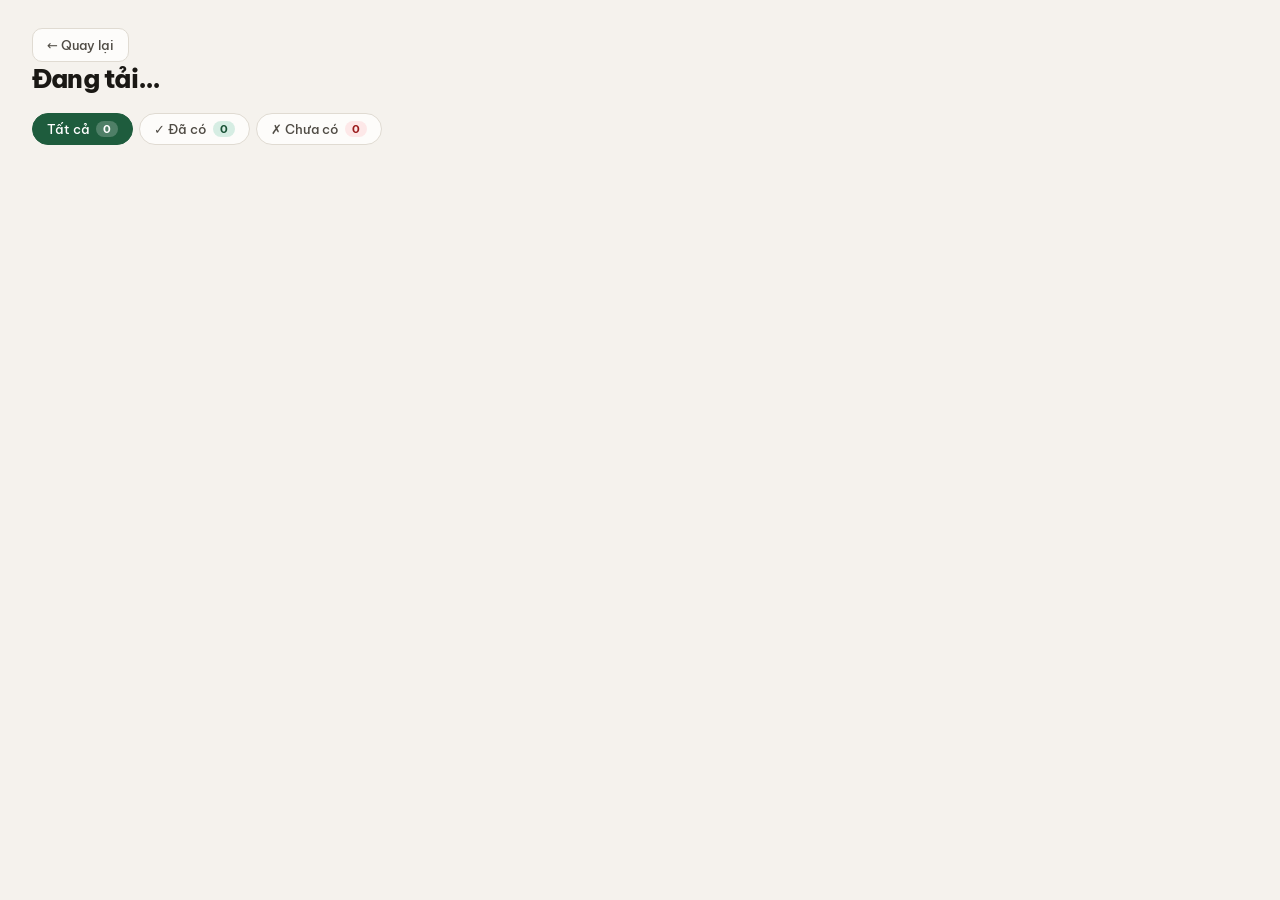
==== commit f750d0c7: "Update book-detail.html" ====
--- a/book-detail.html
+++ b/book-detail.html
@@ -5,17 +5,151 @@
   <meta name="viewport" content="width=device-width, initial-scale=1.0">
   <title>Chi tiết bộ truyện — Kho Sách</title>
   <link rel="stylesheet" href="style.css">
+  <style>
+/* ── Vol-list (dạng hàng ngang) ── */
+.vol-list {
+  display: flex;
+  flex-direction: column;
+  gap: 8px;
+  margin-bottom: 20px;
+}
+.vl-row {
+  display: flex;
+  align-items: center;
+  gap: 10px;
+  padding: 8px 10px;
+  border-radius: var(--radius-sm);
+  border: 1.5px solid var(--border);
+  background: var(--bg);
+  transition: border-color 0.15s, background 0.15s;
+}
+.vl-row.owned {
+  border-color: var(--accent);
+  background: color-mix(in srgb, var(--accent) 6%, transparent);
+}
+.vl-cover-wrap {
+  position: relative;
+  flex-shrink: 0;
+  width: 42px; height: 58px;
+  border-radius: var(--radius-xs);
+  overflow: hidden;
+  cursor: pointer;
+  border: 1px solid var(--border);
+  background: var(--bg-alt);
+  user-select: none; -webkit-user-select: none;
+}
+.vl-cover { width: 100%; height: 100%; object-fit: cover; display: block; }
+.vl-cover-placeholder {
+  width: 100%; height: 100%;
+  display: flex; align-items: center; justify-content: center;
+  font-size: 18px;
+}
+.vl-owned-badge {
+  position: absolute; inset: 0;
+  display: flex; align-items: center; justify-content: center;
+  font-size: 18px; font-weight: 900;
+  color: var(--accent-text);
+  background: rgba(0,0,0,0);
+  transition: background 0.15s;
+  pointer-events: none;
+}
+.vl-row.owned .vl-owned-badge { background: color-mix(in srgb, var(--accent) 65%, transparent); }
+.vl-info { flex: 1; min-width: 0; display: flex; flex-direction: column; gap: 5px; }
+.vl-num  { font-size: 13px; font-weight: 700; color: var(--text); }
+.vl-url-row { display: flex; gap: 6px; align-items: center; }
+.vl-url-input {
+  flex: 1; min-width: 0;
+  padding: 6px 10px;
+  border: 1.5px solid var(--border); border-radius: var(--radius-xs);
+  font-size: 12px; background: var(--surface); color: var(--text);
+  outline: none; font-family: inherit; transition: border-color 0.15s;
+}
+.vl-url-input:focus { border-color: var(--accent); }
+.vl-save-btn {
+  flex-shrink: 0; padding: 6px 10px;
+  border-radius: var(--radius-xs);
+  background: var(--accent); color: var(--accent-text);
+  border: none; font-size: 13px; cursor: pointer;
+  transition: opacity 0.15s; white-space: nowrap;
+}
+.vl-save-btn:hover   { opacity: 0.85; }
+.vl-save-btn:disabled { opacity: 0.5; cursor: not-allowed; }
+.vl-del-btn {
+  flex-shrink: 0; width: 26px; height: 26px;
+  border-radius: 50%;
+  background: var(--red-bg); color: var(--red-fg);
+  border: none; font-size: 11px; cursor: pointer;
+  display: flex; align-items: center; justify-content: center;
+  transition: opacity 0.15s;
+}
+.vl-del-btn:hover { opacity: 0.75; }
+
+/* ── Bottom sheet ── */
+.sheet-backdrop {
+  display: none; position: fixed; inset: 0;
+  background: rgba(0,0,0,0.5); z-index: 400;
+  backdrop-filter: blur(2px);
+}
+.sheet-backdrop.open { display: block; }
+.bottom-sheet {
+  position: fixed; bottom: 0; left: 0; right: 0;
+  background: var(--surface);
+  border-radius: 20px 20px 0 0; z-index: 500;
+  padding: 0 20px 32px;
+  max-height: 92dvh; overflow-y: auto;
+  transform: translateY(100%);
+  transition: transform 0.32s cubic-bezier(.32,1,.42,1);
+  box-shadow: 0 -4px 32px rgba(0,0,0,0.18);
+}
+.bottom-sheet.open { transform: translateY(0); }
+.sheet-handle { width:40px;height:4px;background:var(--border);border-radius:4px;margin:14px auto 6px; }
+.sheet-header { display:flex;align-items:flex-start;justify-content:space-between;gap:12px;padding:10px 0 14px;border-bottom:1px solid var(--border);margin-bottom:16px; }
+.sheet-title  { font-size:16px;font-weight:800;color:var(--text);letter-spacing:-0.02em; }
+.sheet-sub    { font-size:12px;color:var(--text-3);margin-top:2px; }
+.sheet-close  { width:30px;height:30px;border-radius:50%;border:1px solid var(--border);background:var(--bg-alt);font-size:13px;cursor:pointer;color:var(--text-2);display:flex;align-items:center;justify-content:center;flex-shrink:0; }
+.sheet-msg    { display:none;padding:9px 12px;border-radius:var(--radius-sm);font-size:13px;margin-bottom:12px; }
+.sheet-msg.error   { background:var(--red-bg);  color:var(--red-fg);  display:block; }
+.sheet-msg.success { background:var(--green-bg);color:var(--green-fg);display:block; }
+.sheet-section-label { font-size:11px;font-weight:700;letter-spacing:0.07em;text-transform:uppercase;color:var(--text-3);margin-bottom:10px; }
+.sheet-add-row  { display:flex;gap:10px;margin-bottom:10px; }
+.sheet-field    { display:flex;flex-direction:column;gap:5px; }
+.sheet-field label { font-size:12px;font-weight:600;color:var(--text-2); }
+.sheet-field input { padding:11px 12px;border:1.5px solid var(--border);border-radius:var(--radius-sm);font-size:15px;background:var(--bg);color:var(--text);outline:none;font-family:var(--font);transition:border-color 0.2s; }
+.sheet-field input:focus { border-color:var(--accent); }
+.sheet-field:first-child { width:90px;flex-shrink:0; }
+.sheet-field-cover { flex:1; }
+.sheet-add-btn  { width:100%;padding:13px;font-size:15px;justify-content:center;border-radius:var(--radius-sm); }
+.sheet-vol-tip  { font-size:12px;color:var(--text-3);background:var(--bg-alt);padding:8px 10px;border-radius:var(--radius-xs);margin-bottom:12px; }
+
+/* Desktop: sheet → modal */
+@media (min-width: 769px) {
+  .sheet-backdrop { backdrop-filter: blur(2px); }
+  .bottom-sheet {
+    bottom:unset;left:50%;top:50%;
+    transform:translate(-50%,-40%);
+    width:100%;max-width:580px;
+    border-radius:20px;max-height:88vh;
+    transition:none;opacity:0;pointer-events:none;
+  }
+  .bottom-sheet.open { transform:translate(-50%,-50%);opacity:1;pointer-events:auto;transition:opacity 0.2s,transform 0.25s cubic-bezier(.34,1.3,.64,1); }
+  .sheet-handle { display:none; }
+}
+
+@media (max-width: 480px) {
+  .vl-url-input { font-size: 13px; padding: 7px 8px; }
+  .vl-save-btn  { font-size: 14px; padding: 7px 10px; }
+}
+  </style>
 </head>
 <body>
 
 <div class="detail-page">
-
   <div class="detail-header">
     <button class="back-btn" onclick="goBack()">← Quay lại</button>
     <h1 id="bookTitle">Đang tải...</h1>
     <p id="bookProgress"></p>
 
-    <div class="filter-bar">
+    <div class="filter-bar" id="filterBar">
       <button class="filter-btn active" onclick="setFilter('all', this)">
         Tất cả <span id="countAll" class="filter-count">0</span>
       </button>
@@ -26,10 +160,14 @@
         ✗ Chưa có <span id="countMissing" class="filter-count missing">0</span>
       </button>
     </div>
+
+    <button class="btn-primary detail-add-btn" id="addVolBtn"
+      style="display:none; margin-top:14px;" onclick="openAddVolSheet()">
+      ＋ Thêm / quản lý tập
+    </button>
   </div>
 
   <section class="detail-grid" id="volumesGrid"></section>
-
 </div>
 
 <!-- Lightbox -->
@@ -43,131 +181,49 @@
   <button class="lightbox-next" onclick="lightboxNext(event)">›</button>
 </div>
 
+<!-- BOTTOM SHEET -->
+<div class="sheet-backdrop" id="sheetBackdrop" onclick="closeAddVolSheet()"></div>
+<div class="bottom-sheet" id="bottomSheet">
+  <div class="sheet-handle"></div>
+  <div class="sheet-header">
+    <div>
+      <div class="sheet-title">Quản lý tập</div>
+      <div class="sheet-sub" id="sheetSub"></div>
+    </div>
+    <button class="sheet-close" onclick="closeAddVolSheet()">✕</button>
+  </div>
+
+  <div class="sheet-msg" id="sheetMsg"></div>
+
+  <div class="sheet-section-label">Thêm tập mới</div>
+  <div class="sheet-add-row">
+    <div class="sheet-field">
+      <label>Số tập</label>
+      <input type="number" id="sheetVolNum" min="1" value="1" inputmode="numeric">
+    </div>
+    <div class="sheet-field sheet-field-cover">
+      <label>URL bìa (tùy chọn)</label>
+      <input type="text" id="sheetVolCover" placeholder="https://...">
+    </div>
+  </div>
+  <button class="btn-primary sheet-add-btn" onclick="sheetAddVolume()">＋ Thêm tập</button>
+
+  <div class="sheet-section-label" style="margin-top:20px">Tập hiện có</div>
+  <div class="sheet-vol-tip">Nhấn bìa = đổi sở hữu &nbsp;·&nbsp; Sửa URL rồi 💾 = cập nhật bìa &nbsp;·&nbsp; ✕ = xóa tập</div>
+  <div class="vol-list" id="sheetVolList"></div>
+</div>
+
+
+<!-- ===== JS (thứ tự quan trọng) ===== -->
+<script src="js/supabase.js"></script>
+<script src="js/ui.js"></script>
+<script src="js/auth.js"></script>
 <script>
-/* ===== Dark mode sync ===== */
-(function() {
-  const saved = localStorage.getItem('theme');
-  if (saved) document.documentElement.setAttribute('data-theme', saved);
-})();
-
-/* ===== Auth guard ===== */
-const session = JSON.parse(sessionStorage.getItem('admin_user') || 'null');
-if (!session) { window.location.href = 'login.html'; }
+const session = requireAuth();
+const isAdmin = session && (session.role === 'superadmin' || session.role === 'editor');
 </script>
 
 <script src="data/books.js"></script>
-<script>
-const params = new URLSearchParams(window.location.search);
-const bookId = params.get("id");
-
-const titleEl    = document.getElementById("bookTitle");
-const progressEl = document.getElementById("bookProgress");
-const gridEl     = document.getElementById("volumesGrid");
-
-let currentBook = null;
-let currentFilter = "all";
-let filteredVolumes = [];
-let lightboxIndex = 0;
-
-window.addEventListener("booksLoaded", () => {
-  const book = books.find(b => b.id === bookId);
-  if (!book) {
-    titleEl.innerText = "Không tìm thấy bộ truyện";
-    return;
-  }
-  currentBook = book;
-  document.title = book.title + " — Kho Sách";
-  titleEl.innerText = book.title;
-  progressEl.innerText = `${book.owned}/${book.total} tập`;
-  updateCounts(book);
-  renderVolumes(book);
-});
-
-function updateCounts(book) {
-  const owned   = book.volumes.filter(v => v.owned).length;
-  const missing = book.volumes.length - owned;
-  document.getElementById("countAll").textContent     = book.volumes.length;
-  document.getElementById("countOwned").textContent   = owned;
-  document.getElementById("countMissing").textContent = missing;
-}
-
-function setFilter(filter, btn) {
-  currentFilter = filter;
-  document.querySelectorAll(".filter-btn").forEach(b => b.classList.remove("active"));
-  btn.classList.add("active");
-  renderVolumes(currentBook);
-}
-
-function renderVolumes(book) {
-  gridEl.innerHTML = "";
-  filteredVolumes = book.volumes.filter(v => {
-    if (currentFilter === "owned")   return v.owned;
-    if (currentFilter === "missing") return !v.owned;
-    return true;
-  });
-
-  if (filteredVolumes.length === 0) {
-    gridEl.innerHTML = `<p class="empty-msg">Không có tập nào.</p>`;
-    return;
-  }
-
-  filteredVolumes.forEach((volume, idx) => {
-    const card = document.createElement("div");
-    card.className = "volume-card" + (volume.owned ? "" : " missing");
-    card.innerHTML = `
-      <div class="volume-cover" style="background-image:url('${volume.cover}')">
-        ${volume.owned
-          ? `<div class="owned-check">✓</div>`
-          : `<div class="missing-mark">✗</div>`}
-        <div class="cover-zoom-hint">🔍</div>
-      </div>
-      <div class="volume-number">Tập ${volume.number}</div>
-    `;
-    card.querySelector(".volume-cover").addEventListener("click", () => openLightbox(idx));
-    gridEl.appendChild(card);
-  });
-}
-
-/* ===== Lightbox ===== */
-function openLightbox(idx) {
-  lightboxIndex = idx;
-  showLightboxAt(idx);
-  document.getElementById("lightbox").classList.add("active");
-  document.body.style.overflow = "hidden";
-}
-
-function closeLightbox() {
-  document.getElementById("lightbox").classList.remove("active");
-  document.body.style.overflow = "";
-}
-
-function showLightboxAt(idx) {
-  const volume = filteredVolumes[idx];
-  document.getElementById("lightboxImg").src = volume.cover;
-  document.getElementById("lightboxCaption").textContent = `${currentBook.title} — Tập ${volume.number}`;
-  document.querySelector(".lightbox-prev").style.visibility = idx === 0 ? "hidden" : "visible";
-  document.querySelector(".lightbox-next").style.visibility = idx === filteredVolumes.length - 1 ? "hidden" : "visible";
-}
-
-function lightboxPrev(e) {
-  e.stopPropagation();
-  if (lightboxIndex > 0) showLightboxAt(--lightboxIndex);
-}
-
-function lightboxNext(e) {
-  e.stopPropagation();
-  if (lightboxIndex < filteredVolumes.length - 1) showLightboxAt(++lightboxIndex);
-}
-
-document.addEventListener("keydown", e => {
-  const lb = document.getElementById("lightbox");
-  if (!lb.classList.contains("active")) return;
-  if (e.key === "ArrowLeft")  lightboxPrev(e);
-  if (e.key === "ArrowRight") lightboxNext(e);
-  if (e.key === "Escape")     closeLightbox();
-});
-
-function goBack() { window.history.back(); }
-</script>
+<script src="js/book-detail.js"></script>
 </body>
 </html>
--- a/style.css
+++ b/style.css
@@ -1,1599 +1,24 @@
-@import url('https://fonts.googleapis.com/css2?family=Be+Vietnam+Pro:wght@300;400;500;600;700;800&display=swap');
-
 /* ===================================================
-   KHO SÁCH — Design System
-   Palette: Deep Ink + Warm Paper + Forest Green
+   KHO SÁCH — Main CSS Entry Point
+   
+   Thứ tự import quan trọng:
+   1. base        → tokens & reset (phải đứng đầu)
+   2. sidebar     → navigation
+   3. layout      → topbar, sections, shared buttons
+   4. books       → thư viện chính (index.html)
+   5. detail      → chi tiết bộ truyện (book-detail.html)
+   6. stats       → thống kê (stats.html)
+   7. admin       → panel quản lý (index + stats)
+   8. login       → trang đăng nhập (login.html)
+   9. responsive  → tất cả @media (phải đứng cuối)
    =================================================== */
 
-:root {
-  --font: 'Be Vietnam Pro', system-ui, sans-serif;
-
-  /* Paper light mode */
-  --bg:           #f5f2ed;
-  --bg-alt:       #ede9e2;
-  --surface:      #fdfcfa;
-  --surface-2:    #f7f5f1;
-  --border:       #e0dbd2;
-  --border-strong:#c8c2b8;
-
-  --text:         #1a1814;
-  --text-2:       #504c45;
-  --text-3:       #8a857d;
-
-  /* Forest green accent */
-  --accent:       #1e5c3d;
-  --accent-mid:   #2d7a54;
-  --accent-soft:  #d6ede3;
-  --accent-text:  #ffffff;
-  --accent-hover: #174d33;
-
-  /* Status colors */
-  --green-bg:   #d6ede3;  --green-fg:   #1a5236;
-  --amber-bg:   #fef3cd;  --amber-fg:   #7a5c00;
-  --red-bg:     #fde8e8;  --red-fg:     #9b1c1c;
-  --blue-bg:    #e0effe;  --blue-fg:    #1a4276;
-
-  /* Shadows */
-  --shadow-xs:  0 1px 2px rgba(0,0,0,0.06);
-  --shadow-sm:  0 1px 4px rgba(0,0,0,0.06), 0 2px 8px rgba(0,0,0,0.04);
-  --shadow-md:  0 2px 8px rgba(0,0,0,0.07), 0 6px 20px rgba(0,0,0,0.06);
-  --shadow-lg:  0 4px 16px rgba(0,0,0,0.09), 0 12px 36px rgba(0,0,0,0.09);
-
-  --radius-xs:  6px;
-  --radius-sm:  10px;
-  --radius-md:  14px;
-  --radius-lg:  18px;
-  --radius-xl:  24px;
-
-  --sidebar-w:  260px;
-  --topbar-h:   64px;
-
-  --nav-btn-bg: transparent;
-  --hover:      var(--bg-alt);
-  --text-muted: var(--text-3);
-  --input-border: var(--border);
-}
-
-[data-theme="dark"] {
-  --bg:           #111009;
-  --bg-alt:       #191714;
-  --surface:      #1e1c18;
-  --surface-2:    #252320;
-  --border:       #2e2b25;
-  --border-strong:#42403a;
-
-  --text:         #f0ece5;
-  --text-2:       #a09890;
-  --text-3:       #64605a;
-
-  --accent:       #3dd68c;
-  --accent-mid:   #4ade80;
-  --accent-soft:  #0b2419;
-  --accent-text:  #071a0f;
-  --accent-hover: #52e89e;
-
-  --green-bg:   #0b2419;  --green-fg:   #3dd68c;
-  --amber-bg:   #221800;  --amber-fg:   #fbbf24;
-  --red-bg:     #220d0d;  --red-fg:     #f87171;
-  --blue-bg:    #0d1c30;  --blue-fg:    #60a5fa;
-
-  --shadow-xs:  0 1px 2px rgba(0,0,0,0.3);
-  --shadow-sm:  0 1px 4px rgba(0,0,0,0.3), 0 2px 8px rgba(0,0,0,0.2);
-  --shadow-md:  0 2px 8px rgba(0,0,0,0.35), 0 6px 20px rgba(0,0,0,0.3);
-  --shadow-lg:  0 4px 16px rgba(0,0,0,0.45), 0 12px 36px rgba(0,0,0,0.4);
-
-  --hover:      var(--bg-alt);
-  --input-border: var(--border);
-}
-
-/* ===== RESET ===== */
-*, *::before, *::after { margin: 0; padding: 0; box-sizing: border-box; }
-html { font-size: 16px; -webkit-font-smoothing: antialiased; }
-
-body {
-  font-family: var(--font);
-  background: var(--bg);
-  color: var(--text);
-  min-height: 100dvh;
-  transition: background 0.3s, color 0.3s;
-}
-
-/* ===================================================
-   APP SHELL
-   =================================================== */
-.app {
-  display: grid;
-  grid-template-columns: var(--sidebar-w) 1fr;
-  min-height: 100dvh;
-}
-
-/* ===================================================
-   SIDEBAR
-   =================================================== */
-.sidebar {
-  position: sticky;
-  top: 0;
-  height: 100dvh;
-  background: var(--surface);
-  border-right: 1px solid var(--border);
-  display: flex;
-  flex-direction: column;
-  overflow-y: auto;
-  transition: background 0.3s, border-color 0.3s, transform 0.3s;
-  z-index: 100;
-}
-
-.sidebar-brand {
-  padding: 22px 18px 18px;
-  border-bottom: 1px solid var(--border);
-}
-
-.brand-logo {
-  display: flex;
-  align-items: center;
-  gap: 11px;
-  margin-bottom: 2px;
-}
-
-.brand-icon {
-  width: 36px;
-  height: 36px;
-  background: var(--accent);
-  color: var(--accent-text);
-  border-radius: var(--radius-sm);
-  display: flex;
-  align-items: center;
-  justify-content: center;
-  font-size: 17px;
-  flex-shrink: 0;
-  box-shadow: 0 2px 8px rgba(30, 92, 61, 0.3);
-}
-
-.brand-name {
-  font-size: 18px;
-  font-weight: 800;
-  color: var(--text);
-  letter-spacing: -0.03em;
-}
-
-.brand-sub {
-  font-size: 11px;
-  color: var(--text-3);
-  margin-top: 2px;
-  padding-left: 47px;
-  font-weight: 400;
-  letter-spacing: 0.02em;
-}
-
-.sidebar-nav {
-  flex: 1;
-  padding: 10px 10px 0;
-  display: flex;
-  flex-direction: column;
-  gap: 2px;
-}
-
-.nav-section-label {
-  font-size: 10px;
-  font-weight: 700;
-  letter-spacing: 0.08em;
-  text-transform: uppercase;
-  color: var(--text-3);
-  padding: 12px 8px 4px;
-}
-
-.nav-btn {
-  width: 100%;
-  padding: 9px 12px;
-  border: none;
-  border-radius: var(--radius-sm);
-  background: transparent;
-  color: var(--text-2);
-  cursor: pointer;
-  font-size: 13.5px;
-  font-family: var(--font);
-  font-weight: 500;
-  text-align: left;
-  transition: background 0.15s, color 0.15s;
-  display: flex;
-  align-items: center;
-  gap: 9px;
-  line-height: 1;
-}
-
-.nav-btn:hover { background: var(--bg-alt); color: var(--text); }
-
-.nav-btn.active {
-  background: var(--accent-soft);
-  color: var(--accent);
-  font-weight: 600;
-}
-
-[data-theme="dark"] .nav-btn.active { background: var(--accent-soft); color: var(--accent); }
-
-.nav-btn .nav-icon { font-size: 15px; width: 20px; text-align: center; flex-shrink: 0; }
-
-.sidebar-divider {
-  height: 1px;
-  background: var(--border);
-  margin: 8px 10px;
-}
-
-.sidebar-bottom {
-  padding: 10px;
-  border-top: 1px solid var(--border);
-}
-
-.dark-toggle {
-  width: 100%;
-  padding: 9px 12px;
-  border: 1px solid var(--border);
-  border-radius: var(--radius-sm);
-  background: transparent;
-  color: var(--text-2);
-  cursor: pointer;
-  font-size: 13.5px;
-  font-family: var(--font);
-  font-weight: 500;
-  display: flex;
-  align-items: center;
-  gap: 9px;
-  transition: background 0.15s, border-color 0.15s;
-  margin-bottom: 6px;
-}
-.dark-toggle:hover { background: var(--bg-alt); border-color: var(--border-strong); }
-.toggle-icon { font-size: 15px; }
-
-.logout-btn {
-  width: 100%;
-  padding: 8px 12px;
-  border: none;
-  border-radius: var(--radius-sm);
-  background: transparent;
-  color: var(--text-3);
-  cursor: pointer;
-  font-size: 13px;
-  font-family: var(--font);
-  font-weight: 500;
-  display: flex;
-  align-items: center;
-  gap: 8px;
-  transition: background 0.15s, color 0.15s;
-}
-.logout-btn:hover { background: var(--red-bg); color: var(--red-fg); }
-
-/* Hamburger + Overlay */
-.sidebar-overlay {
-  display: none;
-  position: fixed;
-  inset: 0;
-  background: rgba(0,0,0,0.5);
-  z-index: 99;
-  backdrop-filter: blur(3px);
-}
-.sidebar-overlay.active { display: block; }
-
-.hamburger {
-  display: none;
-  position: fixed;
-  top: 14px;
-  left: 14px;
-  z-index: 200;
-  background: var(--accent);
-  color: var(--accent-text);
-  border: none;
-  border-radius: var(--radius-sm);
-  width: 40px;
-  height: 40px;
-  font-size: 17px;
-  cursor: pointer;
-  align-items: center;
-  justify-content: center;
-  box-shadow: var(--shadow-md);
-}
-
-/* ===================================================
-   MAIN CONTENT
-   =================================================== */
-.main-content {
-  min-width: 0;
-  padding: 28px 32px 64px;
-}
-
-/* ===================================================
-   TOPBAR
-   =================================================== */
-.topbar {
-  display: flex;
-  align-items: center;
-  justify-content: space-between;
-  margin-bottom: 30px;
-  gap: 16px;
-}
-
-.topbar-left { display: flex; flex-direction: column; gap: 2px; }
-
-.topbar-title {
-  font-size: 21px;
-  font-weight: 800;
-  letter-spacing: -0.03em;
-  color: var(--text);
-  line-height: 1.1;
-}
-
-.topbar-sub {
-  font-size: 12px;
-  color: var(--text-3);
-  font-weight: 400;
-}
-
-.topbar-actions { display: flex; align-items: center; gap: 10px; }
-
-#searchInput {
-  width: 260px;
-  padding: 9px 16px;
-  border: 1.5px solid var(--border);
-  border-radius: var(--radius-md);
-  font-size: 13.5px;
-  font-family: var(--font);
-  background: var(--surface);
-  color: var(--text);
-  transition: border-color 0.15s, box-shadow 0.15s;
-  outline: none;
-}
-#searchInput::placeholder { color: var(--text-3); }
-#searchInput:focus {
-  border-color: var(--accent);
-  box-shadow: 0 0 0 3px color-mix(in srgb, var(--accent) 12%, transparent);
-}
-
-/* ===================================================
-   SECTIONS
-   =================================================== */
-section { margin-bottom: 44px; }
-
-.section-head {
-  display: flex;
-  align-items: center;
-  gap: 10px;
-  margin-bottom: 16px;
-  padding-bottom: 12px;
-  border-bottom: 1px solid var(--border);
-}
-
-.section-head h2 {
-  font-size: 14px;
-  font-weight: 700;
-  color: var(--text-2);
-  letter-spacing: 0.01em;
-}
-
-.section-count {
-  background: var(--bg-alt);
-  color: var(--text-3);
-  font-size: 11px;
-  font-weight: 700;
-  padding: 2px 8px;
-  border-radius: 20px;
-  letter-spacing: 0.02em;
-}
-
-/* ===================================================
-   BOOK GRID & CARDS
-   =================================================== */
-.book-grid {
-  display: grid;
-  grid-template-columns: repeat(auto-fill, minmax(148px, 1fr));
-  gap: 16px;
-}
-
-.book-card {
-  background: var(--surface);
-  border-radius: var(--radius-md);
-  border: 1px solid var(--border);
-  overflow: hidden;
-  cursor: pointer;
-  transition: transform 0.2s cubic-bezier(.34,1.56,.64,1), box-shadow 0.2s, border-color 0.2s;
-  box-shadow: var(--shadow-sm);
-  position: relative;
-}
-
-.book-card:hover {
-  transform: translateY(-5px) scale(1.01);
-  box-shadow: var(--shadow-lg);
-  border-color: var(--border-strong);
-}
-.book-card:active { transform: scale(0.98); transition-duration: 0.08s; }
-
-.book-cover {
-  width: 100%;
-  aspect-ratio: 2/3;
-  background-size: cover;
-  background-position: center;
-  background-color: var(--bg-alt);
-  position: relative;
-  overflow: hidden;
-}
-
-.book-cover::after {
-  content: '';
-  position: absolute;
-  inset: 0;
-  background: linear-gradient(to top, rgba(0,0,0,0.45) 0%, transparent 50%);
-  opacity: 0;
-  transition: opacity 0.2s;
-}
-.book-card:hover .book-cover::after { opacity: 1; }
-
-.volume-badge {
-  position: absolute;
-  bottom: 8px;
-  right: 8px;
-  padding: 3px 8px;
-  border-radius: var(--radius-xs);
-  font-size: 11px;
-  font-weight: 700;
-  letter-spacing: 0.03em;
-  backdrop-filter: blur(8px);
-  z-index: 1;
-}
-.badge-complete { background: var(--green-bg); color: var(--green-fg); }
-.badge-mid      { background: var(--amber-bg); color: var(--amber-fg); }
-.badge-low      { background: var(--red-bg);   color: var(--red-fg);   }
-
-.book-info { padding: 10px 12px 12px; }
-
-.book-title {
-  font-weight: 700;
-  font-size: 13px;
-  color: var(--text);
-  line-height: 1.35;
-  display: -webkit-box;
-  -webkit-line-clamp: 2;
-  -webkit-box-orient: vertical;
-  overflow: hidden;
-  margin-bottom: 3px;
-  letter-spacing: -0.01em;
-}
-
-.book-author {
-  font-size: 11px;
-  color: var(--text-3);
-  font-weight: 400;
-  white-space: nowrap;
-  overflow: hidden;
-  text-overflow: ellipsis;
-  margin-bottom: 8px;
-}
-
-.progress-wrapper { margin-top: 4px; }
-
-.progress-bar {
-  height: 3px;
-  background: var(--bg-alt);
-  border-radius: 10px;
-  overflow: hidden;
-}
-
-.progress-fill {
-  height: 100%;
-  background: var(--accent);
-  border-radius: 10px;
-  transition: width 0.5s ease;
-}
-
-.progress-text {
-  font-size: 10.5px;
-  margin-top: 5px;
-  color: var(--text-3);
-  font-weight: 500;
-}
-
-.complete-label {
-  margin-top: 6px;
-  font-size: 11px;
-  color: var(--accent-mid);
-  font-weight: 700;
-  display: flex;
-  align-items: center;
-  gap: 4px;
-}
-
-.empty-msg {
-  color: var(--text-3);
-  font-size: 14px;
-  padding: 32px 0;
-  text-align: center;
-  grid-column: 1 / -1;
-  font-weight: 500;
-}
-
-/* ===================================================
-   DETAIL PAGE
-   =================================================== */
-.detail-page { padding: 28px 32px 64px; max-width: 1100px; }
-
-.detail-header { margin-bottom: 28px; }
-
-.detail-header .back-btn {
-  display: inline-flex;
-  align-items: center;
-  gap: 6px;
-  padding: 7px 14px;
-  border: 1.5px solid var(--border);
-  border-radius: var(--radius-sm);
-  background: var(--surface);
-  color: var(--text-2);
-  cursor: pointer;
-  font-size: 13px;
-  font-family: var(--font);
-  font-weight: 500;
-  margin-bottom: 20px;
-  transition: background 0.15s, border-color 0.15s, color 0.15s;
-  text-decoration: none;
-}
-.detail-header .back-btn:hover {
-  background: var(--bg-alt);
-  border-color: var(--border-strong);
-  color: var(--text);
-}
-
-.detail-header h1 {
-  font-size: 26px;
-  font-weight: 800;
-  letter-spacing: -0.03em;
-  color: var(--text);
-  margin-bottom: 6px;
-}
-
-.detail-header p {
-  font-size: 14px;
-  color: var(--text-2);
-  font-weight: 500;
-}
-
-.filter-bar {
-  display: flex;
-  gap: 6px;
-  margin-top: 18px;
-  flex-wrap: wrap;
-}
-
-.filter-btn {
-  padding: 7px 14px;
-  border: 1.5px solid var(--border);
-  border-radius: 20px;
-  background: var(--surface);
-  color: var(--text-2);
-  cursor: pointer;
-  font-size: 13px;
-  font-family: var(--font);
-  font-weight: 500;
-  display: inline-flex;
-  align-items: center;
-  gap: 6px;
-  transition: all 0.15s;
-}
-.filter-btn:hover { border-color: var(--accent); color: var(--text); }
-.filter-btn.active {
-  background: var(--accent);
-  border-color: var(--accent);
-  color: var(--accent-text);
-}
-.filter-btn.active .filter-count {
-  background: rgba(255,255,255,0.22);
-  color: var(--accent-text);
-}
-
-.filter-count {
-  background: var(--bg-alt);
-  border-radius: 10px;
-  padding: 1px 7px;
-  font-size: 11px;
-  font-weight: 700;
-  color: var(--text-3);
-}
-.filter-count.owned   { background: var(--green-bg); color: var(--green-fg); }
-.filter-count.missing { background: var(--red-bg);   color: var(--red-fg);   }
-
-.detail-grid {
-  display: grid;
-  grid-template-columns: repeat(auto-fill, minmax(116px, 1fr));
-  gap: 12px;
-}
-
-.volume-card {
-  background: var(--surface);
-  border-radius: var(--radius-sm);
-  border: 1px solid var(--border);
-  overflow: hidden;
-  transition: transform 0.18s, box-shadow 0.18s;
-  box-shadow: var(--shadow-xs);
-}
-.volume-card:hover {
-  transform: translateY(-3px);
-  box-shadow: var(--shadow-md);
-}
-
-.volume-cover {
-  width: 100%;
-  aspect-ratio: 2/3;
-  background-size: cover;
-  background-position: center;
-  background-color: var(--bg-alt);
-  position: relative;
-  cursor: zoom-in;
-}
-
-.volume-card.missing .volume-cover {
-  filter: grayscale(80%) brightness(0.6);
-}
-[data-theme="dark"] .volume-card.missing .volume-cover {
-  filter: grayscale(100%) brightness(0.3);
-}
-
-.owned-check, .missing-mark {
-  position: absolute;
-  top: 6px; right: 6px;
-  width: 20px; height: 20px;
-  border-radius: 50%;
-  display: flex; align-items: center; justify-content: center;
-  font-size: 10px;
-  font-weight: 700;
-}
-.owned-check { background: var(--accent); color: var(--accent-text); box-shadow: 0 1px 4px rgba(0,0,0,0.2); }
-.missing-mark { background: var(--red-bg); color: var(--red-fg); }
-
-.cover-zoom-hint {
-  position: absolute;
-  inset: 0;
-  background: rgba(0,0,0,0);
-  display: flex;
-  align-items: center;
-  justify-content: center;
-  font-size: 20px;
-  opacity: 0;
-  transition: opacity 0.2s, background 0.2s;
-}
-.volume-cover:hover .cover-zoom-hint {
-  opacity: 1;
-  background: rgba(0,0,0,0.32);
-}
-
-.volume-number {
-  text-align: center;
-  padding: 7px 8px;
-  font-size: 11.5px;
-  font-weight: 600;
-  color: var(--text-2);
-}
-
-/* ===================================================
-   LIGHTBOX
-   =================================================== */
-.lightbox {
-  display: none;
-  position: fixed; inset: 0;
-  background: rgba(0,0,0,0.9);
-  z-index: 1000;
-  align-items: center;
-  justify-content: center;
-  gap: 16px;
-}
-.lightbox.active { display: flex; animation: lbFadeIn 0.2s ease; }
-@keyframes lbFadeIn { from { opacity: 0; } to { opacity: 1; } }
-
-.lightbox-content {
-  display: flex; flex-direction: column; align-items: center; gap: 14px;
-  max-width: 90vw; max-height: 90vh;
-}
-.lightbox-content img {
-  max-width: min(380px, 80vw);
-  max-height: 80vh;
-  object-fit: contain;
-  border-radius: var(--radius-md);
-  box-shadow: 0 24px 64px rgba(0,0,0,0.7);
-  animation: lbZoomIn 0.2s ease;
-}
-@keyframes lbZoomIn { from { transform: scale(0.9); opacity: 0; } to { transform: scale(1); opacity: 1; } }
-
-.lightbox-caption {
-  color: rgba(255,255,255,0.65);
-  font-size: 13px;
-  font-weight: 500;
-  font-family: var(--font);
-}
-
-.lightbox-close {
-  position: fixed; top: 18px; right: 22px;
-  background: rgba(255,255,255,0.1); border: none; color: white;
-  font-size: 18px; width: 38px; height: 38px; border-radius: 50%;
-  cursor: pointer; display: flex; align-items: center; justify-content: center;
-  transition: background 0.2s; z-index: 1001;
-}
-.lightbox-close:hover { background: rgba(255,255,255,0.22); }
-
-.lightbox-prev, .lightbox-next {
-  background: rgba(255,255,255,0.08); border: none; color: white;
-  font-size: 32px; width: 48px; height: 48px; border-radius: 50%;
-  cursor: pointer; display: flex; align-items: center; justify-content: center;
-  transition: background 0.2s; flex-shrink: 0;
-}
-.lightbox-prev:hover, .lightbox-next:hover { background: rgba(255,255,255,0.18); }
-
-/* ===================================================
-   STATS PAGE
-   =================================================== */
-.stats-main { min-width: 0; padding: 28px 32px 64px; }
-
-.stat-cards {
-  display: grid;
-  grid-template-columns: repeat(auto-fill, minmax(170px, 1fr));
-  gap: 12px;
-  margin-bottom: 36px;
-}
-
-.stat-card {
-  background: var(--surface);
-  border-radius: var(--radius-md);
-  border: 1px solid var(--border);
-  padding: 20px 22px 22px;
-  box-shadow: var(--shadow-sm);
-  display: flex;
-  flex-direction: column;
-  gap: 4px;
-  transition: box-shadow 0.2s, transform 0.2s;
-}
-.stat-card:hover { box-shadow: var(--shadow-md); transform: translateY(-2px); }
-
-.stat-card .stat-icon { font-size: 22px; margin-bottom: 6px; }
-.stat-card .stat-value {
-  font-size: 36px;
-  font-weight: 800;
-  color: var(--accent);
-  letter-spacing: -0.05em;
-  line-height: 1;
-}
-.stat-card .stat-label {
-  font-size: 12.5px;
-  color: var(--text-2);
-  font-weight: 500;
-  margin-top: 2px;
-}
-
-.shelf-section, .missing-section { margin-bottom: 36px; }
-
-.section-header {
-  font-size: 14px;
-  font-weight: 700;
-  color: var(--text);
-  margin-bottom: 14px;
-  display: flex;
-  align-items: center;
-  gap: 8px;
-  letter-spacing: -0.01em;
-  padding-bottom: 12px;
-  border-bottom: 1px solid var(--border);
-}
-
-.shelf-chart {
-  background: var(--surface);
-  border-radius: var(--radius-md);
-  border: 1px solid var(--border);
-  padding: 22px 24px;
-  box-shadow: var(--shadow-sm);
-  display: flex;
-  flex-direction: column;
-  gap: 20px;
-}
-
-.shelf-row { display: flex; align-items: center; gap: 14px; }
-
-.shelf-label {
-  width: 128px;
-  font-size: 13px;
-  color: var(--text-2);
-  flex-shrink: 0;
-  font-weight: 500;
-}
-
-.shelf-bar-wrap {
-  flex: 1;
-  background: var(--bg-alt);
-  border-radius: 6px;
-  height: 18px;
-  overflow: hidden;
-}
-
-.shelf-bar-fill {
-  height: 100%;
-  border-radius: 6px;
-  transition: width 0.9s cubic-bezier(.34,1.2,.64,1);
-  min-width: 4px;
-}
-.shelf-bar-fill.reading  { background: #3b82f6; }
-.shelf-bar-fill.next     { background: #f59e0b; }
-.shelf-bar-fill.finished { background: var(--accent); }
-
-.shelf-stat {
-  width: 88px;
-  text-align: right;
-  font-size: 12px;
-  color: var(--text-3);
-  flex-shrink: 0;
-  font-weight: 500;
-}
-
-.missing-list { display: flex; flex-direction: column; gap: 8px; }
-
-.missing-item {
-  background: var(--surface);
-  border-radius: var(--radius-md);
-  border: 1px solid var(--border);
-  padding: 14px 16px;
-  box-shadow: var(--shadow-sm);
-  display: flex;
-  align-items: center;
-  gap: 14px;
-  cursor: pointer;
-  transition: transform 0.15s, box-shadow 0.15s, border-color 0.15s;
-  text-decoration: none;
-}
-.missing-item:hover {
-  transform: translateY(-2px);
-  box-shadow: var(--shadow-md);
-  border-color: var(--border-strong);
-}
-
-.missing-cover {
-  width: 42px; height: 58px;
-  border-radius: var(--radius-xs);
-  background-size: cover; background-position: center;
-  background-color: var(--bg-alt);
-  flex-shrink: 0;
-  border: 1px solid var(--border);
-}
-
-.missing-info { flex: 1; min-width: 0; }
-
-.missing-title {
-  font-weight: 700;
-  font-size: 13.5px;
-  color: var(--text);
-  margin-bottom: 6px;
-  white-space: nowrap;
-  overflow: hidden;
-  text-overflow: ellipsis;
-}
-
-.missing-bar-wrap {
-  background: var(--bg-alt);
-  border-radius: 4px;
-  height: 5px;
-  overflow: hidden;
-  margin-bottom: 5px;
-}
-.missing-bar-fill { height: 100%; background: var(--accent); border-radius: 4px; }
-.missing-sub { font-size: 11.5px; color: var(--text-3); font-weight: 500; }
-
-.missing-badge {
-  background: var(--red-bg);
-  color: var(--red-fg);
-  font-size: 11.5px;
-  font-weight: 700;
-  padding: 4px 10px;
-  border-radius: 20px;
-  flex-shrink: 0;
-  white-space: nowrap;
-}
-
-.all-complete {
-  color: var(--text-3);
-  font-size: 14px;
-  padding: 24px 0;
-  text-align: center;
-}
-
-/* ===================================================
-   BACK BUTTON (shared)
-   =================================================== */
-.back-btn {
-  display: inline-flex;
-  align-items: center;
-  gap: 6px;
-  padding: 8px 14px;
-  border: 1.5px solid var(--border);
-  border-radius: var(--radius-sm);
-  background: var(--surface);
-  color: var(--text-2);
-  cursor: pointer;
-  font-size: 13px;
-  font-family: var(--font);
-  font-weight: 500;
-  transition: background 0.15s, border-color 0.15s, color 0.15s;
-  white-space: nowrap;
-  text-decoration: none;
-}
-.back-btn:hover { background: var(--bg-alt); border-color: var(--border-strong); color: var(--text); }
-
-/* ===================================================
-   ADMIN PANEL — MODALS
-   =================================================== */
-.modal-backdrop {
-  display: none;
-  position: fixed;
-  inset: 0;
-  background: rgba(0,0,0,0.5);
-  z-index: 500;
-  align-items: center;
-  justify-content: center;
-  padding: 20px;
-  backdrop-filter: blur(2px);
-  animation: backdropIn 0.2s ease;
-}
-.modal-backdrop.open { display: flex; }
-@keyframes backdropIn { from { opacity: 0; } to { opacity: 1; } }
-
-.modal {
-  background: var(--surface);
-  border-radius: var(--radius-xl);
-  padding: 28px;
-  width: 100%;
-  max-width: 520px;
-  max-height: 92vh;
-  overflow-y: auto;
-  box-shadow: var(--shadow-lg);
-  position: relative;
-  animation: modalSlideIn 0.25s cubic-bezier(.34,1.3,.64,1);
-}
-@keyframes modalSlideIn { from { transform: translateY(12px) scale(0.97); opacity: 0; } to { transform: none; opacity: 1; } }
-
-.admin-modal { max-width: 1100px; }
-
-.modal-title {
-  font-size: 17px;
-  font-weight: 800;
-  margin-bottom: 22px;
-  color: var(--text);
-  letter-spacing: -0.02em;
-}
-
-.modal-close {
-  position: absolute;
-  top: 20px;
-  right: 20px;
-  width: 30px;
-  height: 30px;
-  border-radius: 50%;
-  border: 1px solid var(--border);
-  background: var(--bg-alt);
-  font-size: 14px;
-  cursor: pointer;
-  color: var(--text-2);
-  display: flex;
-  align-items: center;
-  justify-content: center;
-  transition: background 0.15s, color 0.15s;
-}
-.modal-close:hover { background: var(--red-bg); color: var(--red-fg); border-color: var(--red-bg); }
-
-.modal-msg {
-  font-size: 13px;
-  padding: 9px 12px;
-  border-radius: var(--radius-sm);
-  margin-bottom: 14px;
-  display: none;
-}
-.modal-msg.error   { background: var(--red-bg);   color: var(--red-fg);   display: block; }
-.modal-msg.success { background: var(--green-bg); color: var(--green-fg); display: block; }
-
-.form-grid {
-  display: grid;
-  grid-template-columns: 1fr 1fr;
-  gap: 14px;
-}
-.form-full { grid-column: 1 / -1; }
-
-.form-group-m label {
-  display: block;
-  font-size: 12.5px;
-  font-weight: 700;
-  margin-bottom: 6px;
-  color: var(--text);
-}
-
-.form-group-m input,
-.form-group-m select,
-.form-group-m textarea {
-  width: 100%;
-  padding: 10px 12px;
-  border: 1.5px solid var(--border);
-  border-radius: var(--radius-sm);
-  font-size: 14px;
-  background: var(--bg);
-  color: var(--text);
-  outline: none;
-  transition: border-color 0.2s, box-shadow 0.2s;
-  font-family: inherit;
-}
-.form-group-m input:focus,
-.form-group-m select:focus,
-.form-group-m textarea:focus {
-  border-color: var(--accent);
-  box-shadow: 0 0 0 3px color-mix(in srgb, var(--accent) 10%, transparent);
-}
-
-.form-hint { font-size: 11.5px; color: var(--text-3); margin-top: 5px; }
-
-.modal-footer {
-  display: flex;
-  gap: 10px;
-  justify-content: flex-end;
-  margin-top: 24px;
-  padding-top: 18px;
-  border-top: 1px solid var(--border);
-}
-
-.btn-cancel {
-  padding: 9px 20px;
-  border-radius: var(--radius-sm);
-  border: 1.5px solid var(--border);
-  background: transparent;
-  color: var(--text-2);
-  font-size: 13.5px;
-  font-weight: 600;
-  cursor: pointer;
-  font-family: inherit;
-  transition: all 0.15s;
-}
-.btn-cancel:hover { background: var(--bg-alt); color: var(--text); border-color: var(--border-strong); }
-
-.btn-primary {
-  display: inline-flex;
-  align-items: center;
-  gap: 6px;
-  padding: 9px 18px;
-  border-radius: var(--radius-sm);
-  background: var(--accent);
-  color: var(--accent-text);
-  font-size: 13.5px;
-  font-weight: 700;
-  border: none;
-  cursor: pointer;
-  font-family: inherit;
-  transition: opacity 0.15s, transform 0.1s;
-}
-.btn-primary:hover   { opacity: 0.88; }
-.btn-primary:active  { transform: scale(0.98); }
-
-.btn-danger {
-  padding: 9px 20px;
-  border-radius: var(--radius-sm);
-  border: none;
-  background: #e74c3c;
-  color: #fff;
-  font-size: 13.5px;
-  font-weight: 700;
-  cursor: pointer;
-  font-family: inherit;
-  transition: opacity 0.15s;
-}
-.btn-danger:hover { opacity: 0.85; }
-
-/* Admin toolbar */
-.admin-toolbar {
-  display: flex;
-  gap: 10px;
-  margin-bottom: 16px;
-  flex-wrap: wrap;
-  align-items: center;
-}
-
-.search-box {
-  flex: 1;
-  min-width: 200px;
-  padding: 9px 14px;
-  border: 1.5px solid var(--border);
-  border-radius: var(--radius-sm);
-  font-size: 13.5px;
-  font-family: inherit;
-  background: var(--surface);
-  color: var(--text);
-  outline: none;
-  transition: border-color 0.2s;
-}
-.search-box:focus { border-color: var(--accent); }
-
-.filter-select {
-  padding: 9px 14px;
-  border-radius: var(--radius-sm);
-  border: 1.5px solid var(--border);
-  background: var(--surface);
-  color: var(--text);
-  font-size: 13.5px;
-  font-family: inherit;
-  cursor: pointer;
-  outline: none;
-}
-
-/* Table */
-.table-wrap {
-  background: var(--surface);
-  border-radius: var(--radius-md);
-  border: 1px solid var(--border);
-  overflow: hidden;
-  box-shadow: var(--shadow-xs);
-}
-
-table { width: 100%; border-collapse: collapse; }
-
-thead { background: var(--bg-alt); }
-
-th {
-  padding: 11px 16px;
-  text-align: left;
-  font-size: 11px;
-  font-weight: 700;
-  color: var(--text-3);
-  text-transform: uppercase;
-  letter-spacing: 0.06em;
-  white-space: nowrap;
-}
-
-td {
-  padding: 13px 16px;
-  font-size: 13.5px;
-  border-top: 1px solid var(--border);
-  color: var(--text);
-  vertical-align: middle;
-}
-
-tr:hover td { background: var(--bg-alt); }
-
-.book-cover-thumb {
-  width: 34px;
-  height: 48px;
-  object-fit: cover;
-  border-radius: var(--radius-xs);
-  border: 1px solid var(--border);
-}
-
-.no-cover {
-  width: 34px;
-  height: 48px;
-  border-radius: var(--radius-xs);
-  background: var(--bg-alt);
-  display: flex;
-  align-items: center;
-  justify-content: center;
-  font-size: 16px;
-  border: 1px solid var(--border);
-}
-
-.shelf-badge {
-  display: inline-block;
-  padding: 3px 10px;
-  border-radius: 20px;
-  font-size: 12px;
-  font-weight: 600;
-}
-.shelf-reading  { background: var(--blue-bg);  color: var(--blue-fg);  }
-.shelf-next     { background: var(--amber-bg); color: var(--amber-fg); }
-.shelf-finished { background: var(--green-bg); color: var(--green-fg); }
-
-[data-theme="dark"] .shelf-reading  { background: var(--blue-bg);  color: var(--blue-fg);  }
-[data-theme="dark"] .shelf-next     { background: var(--amber-bg); color: var(--amber-fg); }
-[data-theme="dark"] .shelf-finished { background: var(--green-bg); color: var(--green-fg); }
-
-.vol-count { font-size: 13px; color: var(--text-3); }
-.vol-owned { color: var(--accent); font-weight: 700; }
-
-.row-actions { display: flex; gap: 5px; }
-
-.btn-icon {
-  width: 32px;
-  height: 32px;
-  border-radius: var(--radius-xs);
-  border: none;
-  display: flex;
-  align-items: center;
-  justify-content: center;
-  cursor: pointer;
-  font-size: 15px;
-  transition: opacity 0.15s, transform 0.1s;
-}
-.btn-icon:hover   { opacity: 0.75; }
-.btn-icon:active  { transform: scale(0.92); }
-
-.btn-edit { background: var(--blue-bg);  color: var(--blue-fg);  }
-.btn-vol  { background: var(--green-bg); color: var(--green-fg); }
-.btn-del  { background: var(--red-bg);   color: var(--red-fg);   }
-
-.empty-state {
-  text-align: center;
-  padding: 52px 20px;
-  color: var(--text-3);
-  font-size: 14px;
-}
-.empty-state .emoji { font-size: 32px; margin-bottom: 10px; }
-
-/* Delete modal */
-.del-modal { max-width: 390px; text-align: center; }
-.del-emoji { font-size: 38px; margin-bottom: 12px; }
-.del-msg   { font-size: 15px; font-weight: 700; color: var(--text); margin-bottom: 6px; }
-.del-sub   { font-size: 13px; color: var(--text-3); margin-bottom: 24px; }
-
-/* Volume modal */
-.vol-modal { max-width: 640px; }
-.vol-book-title { font-size: 15px; font-weight: 800; margin-bottom: 3px; letter-spacing: -0.02em; }
-.vol-book-meta  { font-size: 12.5px; color: var(--text-3); margin-bottom: 20px; }
-
-.vol-controls {
-  display: flex;
-  align-items: center;
-  gap: 10px;
-  margin-bottom: 14px;
-  flex-wrap: wrap;
-}
-.vol-controls label { font-size: 13px; font-weight: 600; }
-.vol-controls input[type="number"] {
-  width: 72px;
-  padding: 8px 10px;
-  border: 1.5px solid var(--border);
-  border-radius: var(--radius-sm);
-  font-size: 14px;
-  font-family: inherit;
-  background: var(--bg);
-  color: var(--text);
-  outline: none;
-}
-.vol-controls input[type="number"]:focus { border-color: var(--accent); }
-.vol-controls input[type="text"] {
-  flex: 1;
-  padding: 8px 10px;
-  border: 1.5px solid var(--border);
-  border-radius: var(--radius-sm);
-  font-size: 13px;
-  font-family: inherit;
-  background: var(--bg);
-  color: var(--text);
-  outline: none;
-}
-.vol-controls input[type="text"]:focus { border-color: var(--accent); }
-
-.vol-tip {
-  font-size: 12px;
-  color: var(--text-3);
-  margin-bottom: 12px;
-  background: var(--bg-alt);
-  padding: 7px 10px;
-  border-radius: var(--radius-xs);
-}
-
-.vol-grid {
-  display: grid;
-  grid-template-columns: repeat(auto-fill, minmax(72px, 1fr));
-  gap: 8px;
-  margin-bottom: 16px;
-}
-
-.vol-item {
-  display: flex;
-  flex-direction: column;
-  align-items: center;
-  gap: 4px;
-  cursor: pointer;
-  padding: 6px;
-  border-radius: var(--radius-sm);
-  border: 1.5px solid var(--border);
-  background: var(--bg);
-  transition: all 0.15s;
-  position: relative;
-}
-.vol-item.owned { border-color: var(--accent); background: color-mix(in srgb, var(--accent) 7%, transparent); }
-.vol-item:hover { border-color: var(--accent); }
-
-.vol-cover-mini {
-  width: 48px;
-  height: 66px;
-  object-fit: cover;
-  border-radius: 4px;
-  border: 1px solid var(--border);
-}
-.vol-num          { font-size: 11.5px; font-weight: 700; color: var(--text); }
-.vol-owned-dot    { position: absolute; top: 4px; right: 4px; width: 7px; height: 7px; border-radius: 50%; background: var(--accent); }
-
-.vol-del-btn {
-  position: absolute;
-  top: 2px; left: 2px;
-  width: 18px; height: 18px;
-  border-radius: 50%;
-  background: var(--red-bg);
-  color: var(--red-fg);
-  border: none;
-  font-size: 10px;
-  cursor: pointer;
-  display: none;
-  align-items: center;
-  justify-content: center;
-}
-.vol-item:hover .vol-del-btn { display: flex; }
-
-/* Spinner */
-.spin {
-  display: inline-block;
-  width: 13px; height: 13px;
-  border: 2px solid rgba(255,255,255,0.35);
-  border-top-color: #fff;
-  border-radius: 50%;
-  animation: rot 0.7s linear infinite;
-  vertical-align: middle;
-  margin-right: 5px;
-}
-@keyframes rot { to { transform: rotate(360deg); } }
-
-/* Toast */
-#toast {
-  position: fixed;
-  bottom: 24px;
-  left: 50%;
-  transform: translateX(-50%) translateY(8px);
-  background: var(--text);
-  color: var(--surface);
-  padding: 10px 22px;
-  border-radius: 20px;
-  font-size: 13.5px;
-  font-weight: 500;
-  z-index: 9999;
-  opacity: 0;
-  transition: opacity 0.2s, transform 0.2s;
-  pointer-events: none;
-  box-shadow: var(--shadow-lg);
-  white-space: nowrap;
-}
-#toast.show { opacity: 1; transform: translateX(-50%) translateY(0); }
-
-/* ===================================================
-   LOGIN PAGE
-   =================================================== */
-.login-page {
-  min-height: 100dvh;
-  display: flex;
-  align-items: center;
-  justify-content: center;
-  background: var(--bg);
-  padding: 24px;
-}
-
-.login-wrap {
-  display: grid;
-  grid-template-columns: 1fr 1fr;
-  gap: 0;
-  width: 100%;
-  max-width: 820px;
-  background: var(--surface);
-  border-radius: var(--radius-xl);
-  overflow: hidden;
-  box-shadow: var(--shadow-lg);
-  border: 1px solid var(--border);
-}
-
-.login-aside {
-  background: var(--accent);
-  padding: 48px 40px;
-  display: flex;
-  flex-direction: column;
-  justify-content: space-between;
-  min-height: 480px;
-}
-
-.login-aside-logo {
-  font-size: 32px;
-  margin-bottom: 16px;
-}
-
-.login-aside-title {
-  font-size: 26px;
-  font-weight: 800;
-  color: var(--accent-text);
-  letter-spacing: -0.04em;
-  line-height: 1.15;
-  margin-bottom: 10px;
-}
-
-.login-aside-sub {
-  font-size: 13.5px;
-  color: rgba(255,255,255,0.7);
-  line-height: 1.6;
-}
-
-.login-aside-footer {
-  font-size: 12px;
-  color: rgba(255,255,255,0.45);
-  margin-top: 40px;
-}
-
-.login-aside-decor {
-  margin-top: 24px;
-  display: grid;
-  grid-template-columns: repeat(3, 1fr);
-  gap: 8px;
-}
-.login-aside-decor span {
-  height: 4px;
-  border-radius: 4px;
-  background: rgba(255,255,255,0.25);
-}
-.login-aside-decor span:first-child { background: rgba(255,255,255,0.7); }
-
-.login-form-area {
-  padding: 48px 40px;
-  display: flex;
-  flex-direction: column;
-  justify-content: center;
-}
-
-.login-form-title {
-  font-size: 20px;
-  font-weight: 800;
-  color: var(--text);
-  letter-spacing: -0.03em;
-  margin-bottom: 4px;
-}
-
-.login-form-sub {
-  font-size: 13px;
-  color: var(--text-3);
-  margin-bottom: 28px;
-}
-
-.login-group {
-  margin-bottom: 16px;
-}
-
-.login-group label {
-  display: block;
-  font-size: 12.5px;
-  font-weight: 700;
-  color: var(--text);
-  margin-bottom: 7px;
-}
-
-.login-group input {
-  width: 100%;
-  padding: 11px 14px;
-  border: 1.5px solid var(--border);
-  border-radius: var(--radius-sm);
-  font-size: 14px;
-  font-family: var(--font);
-  background: var(--bg);
-  color: var(--text);
-  transition: border-color 0.2s, box-shadow 0.2s;
-  outline: none;
-}
-.login-group input:focus {
-  border-color: var(--accent);
-  box-shadow: 0 0 0 3px color-mix(in srgb, var(--accent) 10%, transparent);
-}
-.login-group input::placeholder { color: var(--text-3); }
-
-.login-btn {
-  width: 100%;
-  padding: 12px;
-  background: var(--accent);
-  color: var(--accent-text);
-  border: none;
-  border-radius: var(--radius-sm);
-  font-size: 14px;
-  font-family: var(--font);
-  font-weight: 700;
-  cursor: pointer;
-  transition: opacity 0.2s, transform 0.1s;
-  margin-top: 8px;
-}
-.login-btn:hover   { opacity: 0.9; }
-.login-btn:active  { transform: scale(0.99); }
-.login-btn:disabled { opacity: 0.6; cursor: not-allowed; }
-
-.login-error, .login-success {
-  border-radius: var(--radius-sm);
-  padding: 10px 14px;
-  font-size: 13px;
-  margin-top: 14px;
-  display: none;
-  font-weight: 500;
-}
-.login-error   { background: var(--red-bg);   color: var(--red-fg);   }
-.login-success { background: var(--green-bg); color: var(--green-fg); }
-
-.login-back {
-  display: block;
-  text-align: center;
-  margin-top: 20px;
-  font-size: 13px;
-  color: var(--text-3);
-  text-decoration: none;
-  transition: color 0.15s;
-}
-.login-back:hover { color: var(--accent); }
-
-.login-user-info {
-  margin-top: 18px;
-  padding: 14px 16px;
-  background: var(--bg-alt);
-  border-radius: var(--radius-sm);
-  display: none;
-  border: 1px solid var(--border);
-}
-.login-user-name { font-weight: 700; font-size: 14px; color: var(--text); margin-bottom: 4px; }
-.login-user-meta { font-size: 12px; color: var(--text-3); display: flex; align-items: center; gap: 8px; }
-
-.role-badge {
-  display: inline-block;
-  padding: 2px 8px;
-  border-radius: var(--radius-xs);
-  font-size: 11px;
-  font-weight: 700;
-  text-transform: uppercase;
-  letter-spacing: 0.04em;
-}
-.role-superadmin { background: var(--red-bg);   color: var(--red-fg);  }
-.role-editor     { background: var(--blue-bg);  color: var(--blue-fg); }
-
-.login-spinner {
-  display: inline-block;
-  width: 14px; height: 14px;
-  border: 2px solid rgba(255,255,255,0.35);
-  border-top-color: #fff;
-  border-radius: 50%;
-  animation: rot 0.7s linear infinite;
-  vertical-align: middle;
-  margin-right: 6px;
-}
-
-/* ===================================================
-   RESPONSIVE
-   =================================================== */
-@media (max-width: 768px) {
-  .hamburger { display: flex; }
-  .app { grid-template-columns: 1fr; }
-
-  .sidebar {
-    position: fixed;
-    top: 0; left: 0;
-    height: 100dvh;
-    z-index: 200;
-    transform: translateX(-100%);
-    box-shadow: 6px 0 32px rgba(0,0,0,0.25);
-  }
-  .sidebar.open { transform: translateX(0); }
-
-  .main-content  { padding: 20px 16px 40px; padding-top: 72px; }
-  .detail-page   { padding: 72px 16px 48px; }
-  .stats-main    { padding: 20px 16px 48px; padding-top: 72px; }
-
-  .book-grid     { grid-template-columns: repeat(auto-fill, minmax(130px, 1fr)); gap: 12px; }
-  .detail-grid   { grid-template-columns: repeat(auto-fill, minmax(100px, 1fr)); gap: 10px; }
-
-  .topbar { flex-direction: column; align-items: flex-start; gap: 12px; }
-  #searchInput { width: 100%; max-width: none; }
-
-  .shelf-label { width: 100px; font-size: 12px; }
-  .shelf-stat  { width: 72px; font-size: 11px; }
-
-  .admin-toolbar { flex-direction: column; }
-  .search-box, .filter-select, .admin-toolbar .btn-primary { width: 100%; }
-
-  .login-wrap { grid-template-columns: 1fr; }
-  .login-aside { display: none; }
-  .login-form-area { padding: 36px 28px; }
-
-  .stat-cards { grid-template-columns: repeat(2, 1fr); }
-}
-
-@media (prefers-reduced-motion: reduce) {
-  *, *::before, *::after {
-    animation-duration: 0.01ms !important;
-    transition-duration: 0.01ms !important;
-  }
-}
+@import url('css/base.css');
+@import url('css/sidebar.css');
+@import url('css/layout.css');
+@import url('css/books.css');
+@import url('css/detail.css');
+@import url('css/stats.css');
+@import url('css/admin.css');
+@import url('css/login.css');
+@import url('css/responsive.css');
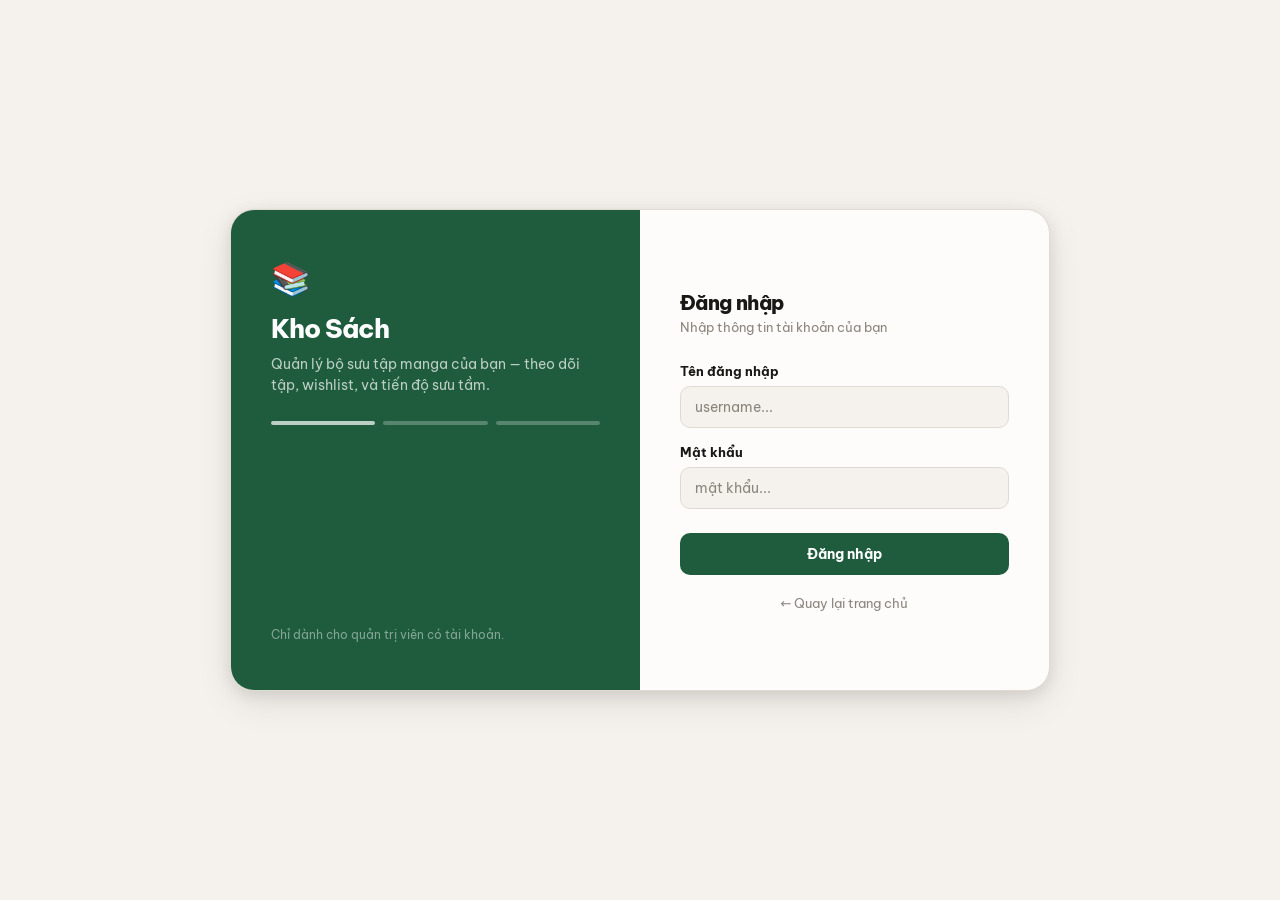
==== commit 654a9c92: "Update book-detail.html" ====
--- a/book-detail.html
+++ b/book-detail.html
@@ -5,141 +5,6 @@
   <meta name="viewport" content="width=device-width, initial-scale=1.0">
   <title>Chi tiết bộ truyện — Kho Sách</title>
   <link rel="stylesheet" href="style.css">
-  <style>
-/* ── Vol-list (dạng hàng ngang) ── */
-.vol-list {
-  display: flex;
-  flex-direction: column;
-  gap: 8px;
-  margin-bottom: 20px;
-}
-.vl-row {
-  display: flex;
-  align-items: center;
-  gap: 10px;
-  padding: 8px 10px;
-  border-radius: var(--radius-sm);
-  border: 1.5px solid var(--border);
-  background: var(--bg);
-  transition: border-color 0.15s, background 0.15s;
-}
-.vl-row.owned {
-  border-color: var(--accent);
-  background: color-mix(in srgb, var(--accent) 6%, transparent);
-}
-.vl-cover-wrap {
-  position: relative;
-  flex-shrink: 0;
-  width: 42px; height: 58px;
-  border-radius: var(--radius-xs);
-  overflow: hidden;
-  cursor: pointer;
-  border: 1px solid var(--border);
-  background: var(--bg-alt);
-  user-select: none; -webkit-user-select: none;
-}
-.vl-cover { width: 100%; height: 100%; object-fit: cover; display: block; }
-.vl-cover-placeholder {
-  width: 100%; height: 100%;
-  display: flex; align-items: center; justify-content: center;
-  font-size: 18px;
-}
-.vl-owned-badge {
-  position: absolute; inset: 0;
-  display: flex; align-items: center; justify-content: center;
-  font-size: 18px; font-weight: 900;
-  color: var(--accent-text);
-  background: rgba(0,0,0,0);
-  transition: background 0.15s;
-  pointer-events: none;
-}
-.vl-row.owned .vl-owned-badge { background: color-mix(in srgb, var(--accent) 65%, transparent); }
-.vl-info { flex: 1; min-width: 0; display: flex; flex-direction: column; gap: 5px; }
-.vl-num  { font-size: 13px; font-weight: 700; color: var(--text); }
-.vl-url-row { display: flex; gap: 6px; align-items: center; }
-.vl-url-input {
-  flex: 1; min-width: 0;
-  padding: 6px 10px;
-  border: 1.5px solid var(--border); border-radius: var(--radius-xs);
-  font-size: 12px; background: var(--surface); color: var(--text);
-  outline: none; font-family: inherit; transition: border-color 0.15s;
-}
-.vl-url-input:focus { border-color: var(--accent); }
-.vl-save-btn {
-  flex-shrink: 0; padding: 6px 10px;
-  border-radius: var(--radius-xs);
-  background: var(--accent); color: var(--accent-text);
-  border: none; font-size: 13px; cursor: pointer;
-  transition: opacity 0.15s; white-space: nowrap;
-}
-.vl-save-btn:hover   { opacity: 0.85; }
-.vl-save-btn:disabled { opacity: 0.5; cursor: not-allowed; }
-.vl-del-btn {
-  flex-shrink: 0; width: 26px; height: 26px;
-  border-radius: 50%;
-  background: var(--red-bg); color: var(--red-fg);
-  border: none; font-size: 11px; cursor: pointer;
-  display: flex; align-items: center; justify-content: center;
-  transition: opacity 0.15s;
-}
-.vl-del-btn:hover { opacity: 0.75; }
-
-/* ── Bottom sheet ── */
-.sheet-backdrop {
-  display: none; position: fixed; inset: 0;
-  background: rgba(0,0,0,0.5); z-index: 400;
-  backdrop-filter: blur(2px);
-}
-.sheet-backdrop.open { display: block; }
-.bottom-sheet {
-  position: fixed; bottom: 0; left: 0; right: 0;
-  background: var(--surface);
-  border-radius: 20px 20px 0 0; z-index: 500;
-  padding: 0 20px 32px;
-  max-height: 92dvh; overflow-y: auto;
-  transform: translateY(100%);
-  transition: transform 0.32s cubic-bezier(.32,1,.42,1);
-  box-shadow: 0 -4px 32px rgba(0,0,0,0.18);
-}
-.bottom-sheet.open { transform: translateY(0); }
-.sheet-handle { width:40px;height:4px;background:var(--border);border-radius:4px;margin:14px auto 6px; }
-.sheet-header { display:flex;align-items:flex-start;justify-content:space-between;gap:12px;padding:10px 0 14px;border-bottom:1px solid var(--border);margin-bottom:16px; }
-.sheet-title  { font-size:16px;font-weight:800;color:var(--text);letter-spacing:-0.02em; }
-.sheet-sub    { font-size:12px;color:var(--text-3);margin-top:2px; }
-.sheet-close  { width:30px;height:30px;border-radius:50%;border:1px solid var(--border);background:var(--bg-alt);font-size:13px;cursor:pointer;color:var(--text-2);display:flex;align-items:center;justify-content:center;flex-shrink:0; }
-.sheet-msg    { display:none;padding:9px 12px;border-radius:var(--radius-sm);font-size:13px;margin-bottom:12px; }
-.sheet-msg.error   { background:var(--red-bg);  color:var(--red-fg);  display:block; }
-.sheet-msg.success { background:var(--green-bg);color:var(--green-fg);display:block; }
-.sheet-section-label { font-size:11px;font-weight:700;letter-spacing:0.07em;text-transform:uppercase;color:var(--text-3);margin-bottom:10px; }
-.sheet-add-row  { display:flex;gap:10px;margin-bottom:10px; }
-.sheet-field    { display:flex;flex-direction:column;gap:5px; }
-.sheet-field label { font-size:12px;font-weight:600;color:var(--text-2); }
-.sheet-field input { padding:11px 12px;border:1.5px solid var(--border);border-radius:var(--radius-sm);font-size:15px;background:var(--bg);color:var(--text);outline:none;font-family:var(--font);transition:border-color 0.2s; }
-.sheet-field input:focus { border-color:var(--accent); }
-.sheet-field:first-child { width:90px;flex-shrink:0; }
-.sheet-field-cover { flex:1; }
-.sheet-add-btn  { width:100%;padding:13px;font-size:15px;justify-content:center;border-radius:var(--radius-sm); }
-.sheet-vol-tip  { font-size:12px;color:var(--text-3);background:var(--bg-alt);padding:8px 10px;border-radius:var(--radius-xs);margin-bottom:12px; }
-
-/* Desktop: sheet → modal */
-@media (min-width: 769px) {
-  .sheet-backdrop { backdrop-filter: blur(2px); }
-  .bottom-sheet {
-    bottom:unset;left:50%;top:50%;
-    transform:translate(-50%,-40%);
-    width:100%;max-width:580px;
-    border-radius:20px;max-height:88vh;
-    transition:none;opacity:0;pointer-events:none;
-  }
-  .bottom-sheet.open { transform:translate(-50%,-50%);opacity:1;pointer-events:auto;transition:opacity 0.2s,transform 0.25s cubic-bezier(.34,1.3,.64,1); }
-  .sheet-handle { display:none; }
-}
-
-@media (max-width: 480px) {
-  .vl-url-input { font-size: 13px; padding: 7px 8px; }
-  .vl-save-btn  { font-size: 14px; padding: 7px 10px; }
-}
-  </style>
 </head>
 <body>
 
@@ -213,8 +78,7 @@
   <div class="vol-list" id="sheetVolList"></div>
 </div>
 
-
-<!-- ===== JS (thứ tự quan trọng) ===== -->
+<!-- ===== JS ===== -->
 <script src="js/supabase.js"></script>
 <script src="js/ui.js"></script>
 <script src="js/auth.js"></script>
--- a/style.css
+++ b/style.css
@@ -1,6 +1,6 @@
 /* ===================================================
    KHO SÁCH — Main CSS Entry Point
-   
+
    Thứ tự import quan trọng:
    1. base        → tokens & reset (phải đứng đầu)
    2. sidebar     → navigation
@@ -9,8 +9,9 @@
    5. detail      → chi tiết bộ truyện (book-detail.html)
    6. stats       → thống kê (stats.html)
    7. admin       → panel quản lý (index + stats)
-   8. login       → trang đăng nhập (login.html)
-   9. responsive  → tất cả @media (phải đứng cuối)
+   8. vollist     → danh sách tập dùng chung
+   9. login       → trang đăng nhập (login.html)
+   10. responsive → tất cả @media (phải đứng cuối)
    =================================================== */
 
 @import url('css/base.css');
@@ -20,5 +21,6 @@
 @import url('css/detail.css');
 @import url('css/stats.css');
 @import url('css/admin.css');
+@import url('css/vollist.css');
 @import url('css/login.css');
 @import url('css/responsive.css');
